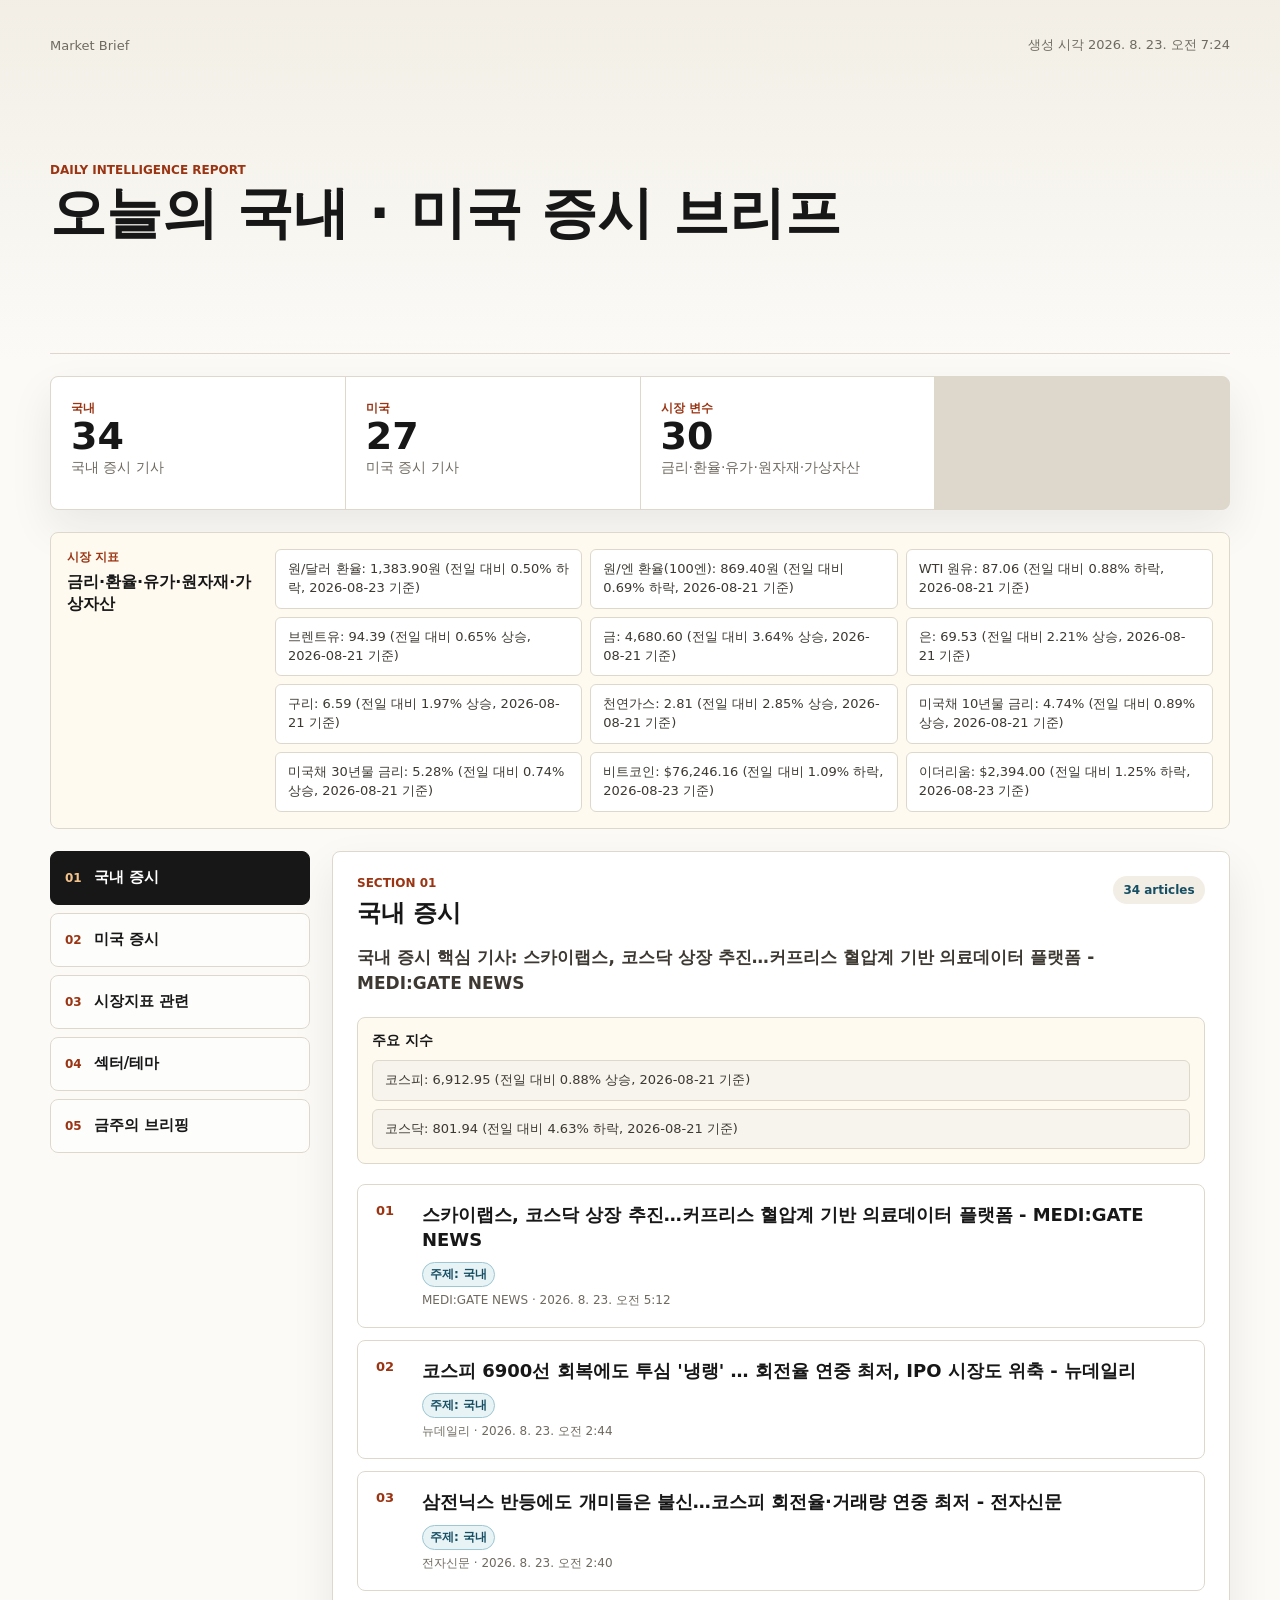
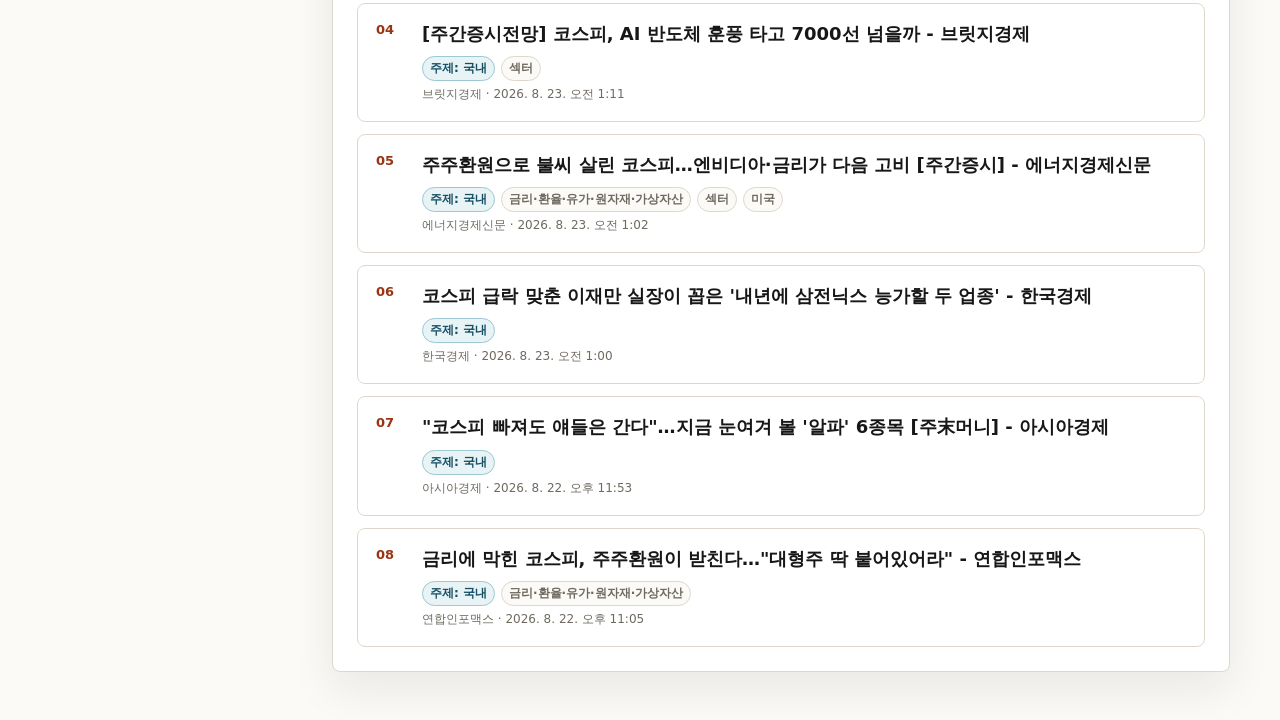
==== serving/index.html @ 1a39e83a "Add exchange rate indicators" ====
<!doctype html>
<html lang="ko">
  <head>
    <meta charset="utf-8" />
    <meta name="viewport" content="width=device-width, initial-scale=1" />
    <title>데일리 증시 브리프</title>
    <meta name="description" content="국내 증시와 미국 증시를 매일 요약하는 브리핑 리더." />
    <link rel="stylesheet" href="./styles.css?v=20260823-weekly-brief" />
  </head>
  <body>
    <main class="brief-shell">
      <header class="report-hero">
        <nav class="mini-nav" aria-label="브리핑 메타">
          <span>Market Brief</span>
          <span id="generatedAt">데이터 로딩 중</span>
        </nav>
        <section class="hero-copy" aria-labelledby="page-title">
          <p class="eyebrow">Daily Intelligence Report</p>
          <h1 id="page-title">오늘의 국내 · 미국 증시 브리프</h1>
        </section>
      </header>

      <section class="snapshot" aria-label="시장 스냅샷">
        <article>
          <span class="snapshot-label">국내</span>
          <strong id="domesticCount">-</strong>
          <p>국내 증시 기사</p>
        </article>
        <article>
          <span class="snapshot-label">미국</span>
          <strong id="usCount">-</strong>
          <p>미국 증시 기사</p>
        </article>
        <article>
          <span class="snapshot-label">시장 변수</span>
          <strong id="macroCount">-</strong>
          <p>금리·환율·유가·원자재·가상자산</p>
        </article>
      </section>

      <section class="market-indicators" id="marketIndicators" aria-label="금리·환율·유가·원자재·가상자산 지표" hidden>
        <div class="indicator-head">
          <span>시장 지표</span>
          <strong>금리·환율·유가·원자재·가상자산</strong>
        </div>
        <ul id="indicatorList"></ul>
      </section>

      <section class="reader">
        <aside class="section-tabs" aria-label="브리핑 섹션">
          <button class="tab-button active" data-section="domestic" type="button">
            <span>01</span>
            국내 증시
          </button>
          <button class="tab-button" data-section="us" type="button">
            <span>02</span>
            미국 증시
          </button>
          <button class="tab-button" data-section="macro" type="button">
            <span>03</span>
            시장지표 관련
          </button>
          <button class="tab-button" data-section="sector" type="button">
            <span>04</span>
            섹터/테마
          </button>
          <button class="tab-button" data-section="weekly" type="button">
            <span>05</span>
            금주의 브리핑
          </button>
        </aside>

        <section class="brief-panel" aria-live="polite">
          <div class="section-head">
            <div>
              <p class="section-label" id="activeSectionKicker">Section 01</p>
              <h2 id="activeSectionTitle">국내 증시</h2>
            </div>
            <span class="article-count" id="activeArticleCount">0 articles</span>
          </div>
          <p class="section-summary" id="activeSectionSummary"></p>
          <div class="price-block" id="priceBlock" hidden>
            <h3 class="price-heading" id="priceHeading">주요 지표</h3>
            <ul class="price-list" id="activePrices"></ul>
          </div>
          <ul class="article-list" id="activeArticles"></ul>
        </section>
      </section>

    </main>
    <script src="./briefing-data.js?v=20260823-market-indicators"></script>
    <script src="./app.js?v=20260823-market-indicators"></script>
  </body>
</html>
---- serving/styles.css ----
:root {
  color-scheme: light;
  --paper: #fbfaf7;
  --ink: #171717;
  --muted: #6f6a60;
  --line: #ded8cc;
  --panel: #ffffff;
  --soft: #f2eee5;
  --accent: #164e63;
  --accent-2: #9a3412;
  --good: #067647;
  --shadow: 0 18px 44px rgba(36, 28, 20, 0.08);
}

* {
  box-sizing: border-box;
}

body {
  margin: 0;
  background:
    linear-gradient(180deg, rgba(242, 238, 229, 0.95), rgba(251, 250, 247, 1) 360px),
    var(--paper);
  color: var(--ink);
  font-family:
    Inter, "Segoe UI", system-ui, -apple-system, BlinkMacSystemFont, sans-serif;
}

.brief-shell {
  width: min(1180px, calc(100vw - 32px));
  margin: 0 auto;
  padding: 24px 0 48px;
}

.report-hero {
  min-height: 330px;
  display: grid;
  grid-template-rows: auto 1fr;
  border-bottom: 1px solid var(--line);
}

.mini-nav {
  display: flex;
  align-items: center;
  justify-content: space-between;
  gap: 20px;
  padding: 12px 0 22px;
  color: var(--muted);
  font-size: 13px;
}

.hero-copy {
  display: grid;
  align-content: center;
  max-width: none;
  padding: 38px 0 46px;
}

.eyebrow,
.section-label,
.snapshot-label {
  margin: 0 0 9px;
  color: var(--accent-2);
  font-size: 12px;
  font-weight: 800;
  letter-spacing: 0;
  text-transform: uppercase;
}

h1,
h2,
p {
  margin-top: 0;
}

h1 {
  margin-bottom: 18px;
  font-size: clamp(38px, 4.8vw, 56px);
  line-height: 0.98;
  letter-spacing: 0;
  white-space: nowrap;
}

h2 {
  margin-bottom: 0;
  font-size: 24px;
  line-height: 1.22;
}

.snapshot {
  display: grid;
  grid-template-columns: repeat(4, minmax(0, 1fr));
  gap: 1px;
  margin: 22px 0;
  overflow: hidden;
  border: 1px solid var(--line);
  border-radius: 8px;
  background: var(--line);
  box-shadow: var(--shadow);
}

.snapshot article {
  min-height: 132px;
  padding: 20px;
  background: var(--panel);
}

.snapshot strong {
  display: block;
  margin-bottom: 4px;
  font-size: 38px;
  line-height: 1;
}

.snapshot p {
  margin: 0;
  color: var(--muted);
  font-size: 14px;
}

.market-indicators {
  display: grid;
  grid-template-columns: 190px minmax(0, 1fr);
  gap: 18px;
  margin-bottom: 22px;
  padding: 16px;
  border: 1px solid var(--line);
  border-radius: 8px;
  background: #fffaf0;
}

.market-indicators[hidden] {
  display: none;
}

.indicator-head {
  display: grid;
  align-content: start;
  gap: 5px;
}

.indicator-head span {
  color: var(--accent-2);
  font-size: 12px;
  font-weight: 900;
  text-transform: uppercase;
}

.indicator-head strong {
  color: var(--ink);
  font-size: 16px;
  line-height: 1.35;
}

.market-indicators ul {
  display: grid;
  grid-template-columns: repeat(3, minmax(0, 1fr));
  gap: 8px;
  margin: 0;
  padding: 0;
  list-style: none;
}

.market-indicators li {
  padding: 10px 12px;
  border: 1px solid var(--line);
  border-radius: 6px;
  background: #fff;
  color: #3d3932;
  font-size: 13px;
  line-height: 1.45;
}

.reader {
  display: grid;
  grid-template-columns: 260px minmax(0, 1fr);
  gap: 22px;
  align-items: start;
}

.section-tabs {
  position: sticky;
  top: 18px;
  display: grid;
  gap: 8px;
}

.tab-button {
  display: flex;
  align-items: center;
  gap: 12px;
  width: 100%;
  min-height: 54px;
  padding: 14px;
  border: 1px solid var(--line);
  border-radius: 8px;
  background: rgba(255, 255, 255, 0.58);
  color: var(--ink);
  font: inherit;
  font-size: 15px;
  font-weight: 800;
  text-align: left;
  cursor: pointer;
}

.tab-button span {
  color: var(--accent-2);
  font-size: 12px;
}

.tab-button.active {
  background: var(--ink);
  border-color: var(--ink);
  color: #fff;
}

.tab-button.active span {
  color: #f4c38b;
}

.brief-panel {
  padding: 24px;
  background: var(--panel);
  border: 1px solid var(--line);
  border-radius: 8px;
  box-shadow: var(--shadow);
}

.section-head {
  display: flex;
  align-items: start;
  justify-content: space-between;
  gap: 20px;
  margin-bottom: 16px;
}

.article-count {
  min-width: 92px;
  padding: 7px 10px;
  border-radius: 999px;
  background: var(--soft);
  color: var(--accent);
  font-size: 12px;
  font-weight: 800;
  text-align: center;
}

.section-summary {
  margin-bottom: 20px;
  color: #3d3932;
  font-size: 17px;
  line-height: 1.55;
  font-weight: 650;
}

.price-block {
  margin: 0 0 20px;
  padding: 14px;
  border: 1px solid var(--line);
  border-radius: 8px;
  background: #fffaf0;
}

.price-block[hidden] {
  display: none;
}

.price-heading {
  margin: 0 0 10px;
  color: var(--ink);
  font-size: 14px;
  font-weight: 900;
}

.price-list,
.article-list {
  display: grid;
  gap: 12px;
  margin: 0;
  padding: 0;
  list-style: none;
}

.price-list {
  gap: 8px;
}

.price-list:empty {
  display: none;
}

.price-list li {
  padding: 10px 12px;
  background: #f7f4ed;
  border: 1px solid var(--line);
  border-radius: 6px;
  color: #3d3932;
  font-size: 13px;
  line-height: 1.45;
}

.article-list li {
  position: relative;
  min-height: 116px;
  padding: 18px 18px 18px 64px;
  border: 1px solid var(--line);
  border-radius: 8px;
  background: #fff;
}

.story-number {
  position: absolute;
  top: 18px;
  left: 18px;
  color: var(--accent-2);
  font-size: 13px;
  font-weight: 900;
}

.article-list a {
  display: block;
  color: var(--ink);
  font-weight: 850;
  line-height: 1.35;
  text-decoration: none;
}

.article-list a {
  font-size: 18px;
}

.article-list a:hover {
  color: var(--accent);
}

.article-list p {
  margin: 8px 0 0;
  color: #504a42;
  font-size: 14px;
  line-height: 1.55;
}

.topic-row {
  display: flex;
  flex-wrap: wrap;
  gap: 6px;
  margin-top: 10px;
}

.topic-chip {
  display: inline-flex;
  align-items: center;
  min-height: 22px;
  padding: 3px 7px;
  border: 1px solid var(--line);
  border-radius: 999px;
  background: #fbfaf7;
  color: var(--muted);
  font-size: 12px;
  font-weight: 800;
}

.topic-chip.primary {
  border-color: #9cc7d3;
  background: #e8f3f6;
  color: var(--accent);
}

.classification-reason {
  color: var(--muted);
  font-size: 12px;
}

.original-title {
  color: var(--accent);
  font-size: 12px;
  font-weight: 750;
}

.article-list .empty {
  padding-left: 18px;
  color: var(--muted);
}

.weekly-card {
  min-height: auto;
}

.weekly-card-title {
  display: block;
  color: var(--ink);
  font-size: 18px;
  line-height: 1.35;
}

.weekly-list {
  display: grid;
  gap: 8px;
  margin: 12px 0 0;
  padding-left: 18px;
  color: #3d3932;
  font-size: 14px;
  line-height: 1.55;
}

.weekly-list li {
  min-height: auto;
  padding: 0;
  border: 0;
  border-radius: 0;
  background: transparent;
}

.weekly-list a {
  color: var(--ink);
  font-size: 14px;
  font-weight: 750;
  line-height: 1.55;
  text-decoration: none;
}

.weekly-list a:hover {
  color: var(--accent);
}

.source-meta {
  display: block;
  margin-top: 5px;
  color: var(--muted);
  font-size: 12px;
}

@media (max-width: 900px) {
  .snapshot,
  .market-indicators,
  .reader {
    grid-template-columns: 1fr;
  }

  .market-indicators ul {
    grid-template-columns: repeat(2, minmax(0, 1fr));
  }

  .section-tabs {
    position: static;
    grid-template-columns: repeat(2, minmax(0, 1fr));
  }

  .tab-button {
    min-height: 48px;
  }
}

@media (max-width: 560px) {
  .brief-shell {
    width: min(100vw - 24px, 1180px);
    padding-top: 14px;
  }

  .hero-copy {
    padding: 26px 0 34px;
  }

  h1 {
    font-size: 42px;
    white-space: normal;
  }

  .section-tabs {
    grid-template-columns: 1fr;
  }

  .market-indicators ul {
    grid-template-columns: 1fr;
  }

  .brief-panel {
    padding: 18px;
  }

  .article-list li {
    padding-left: 18px;
  }

  .story-number {
    position: static;
    display: block;
    margin-bottom: 8px;
  }
}
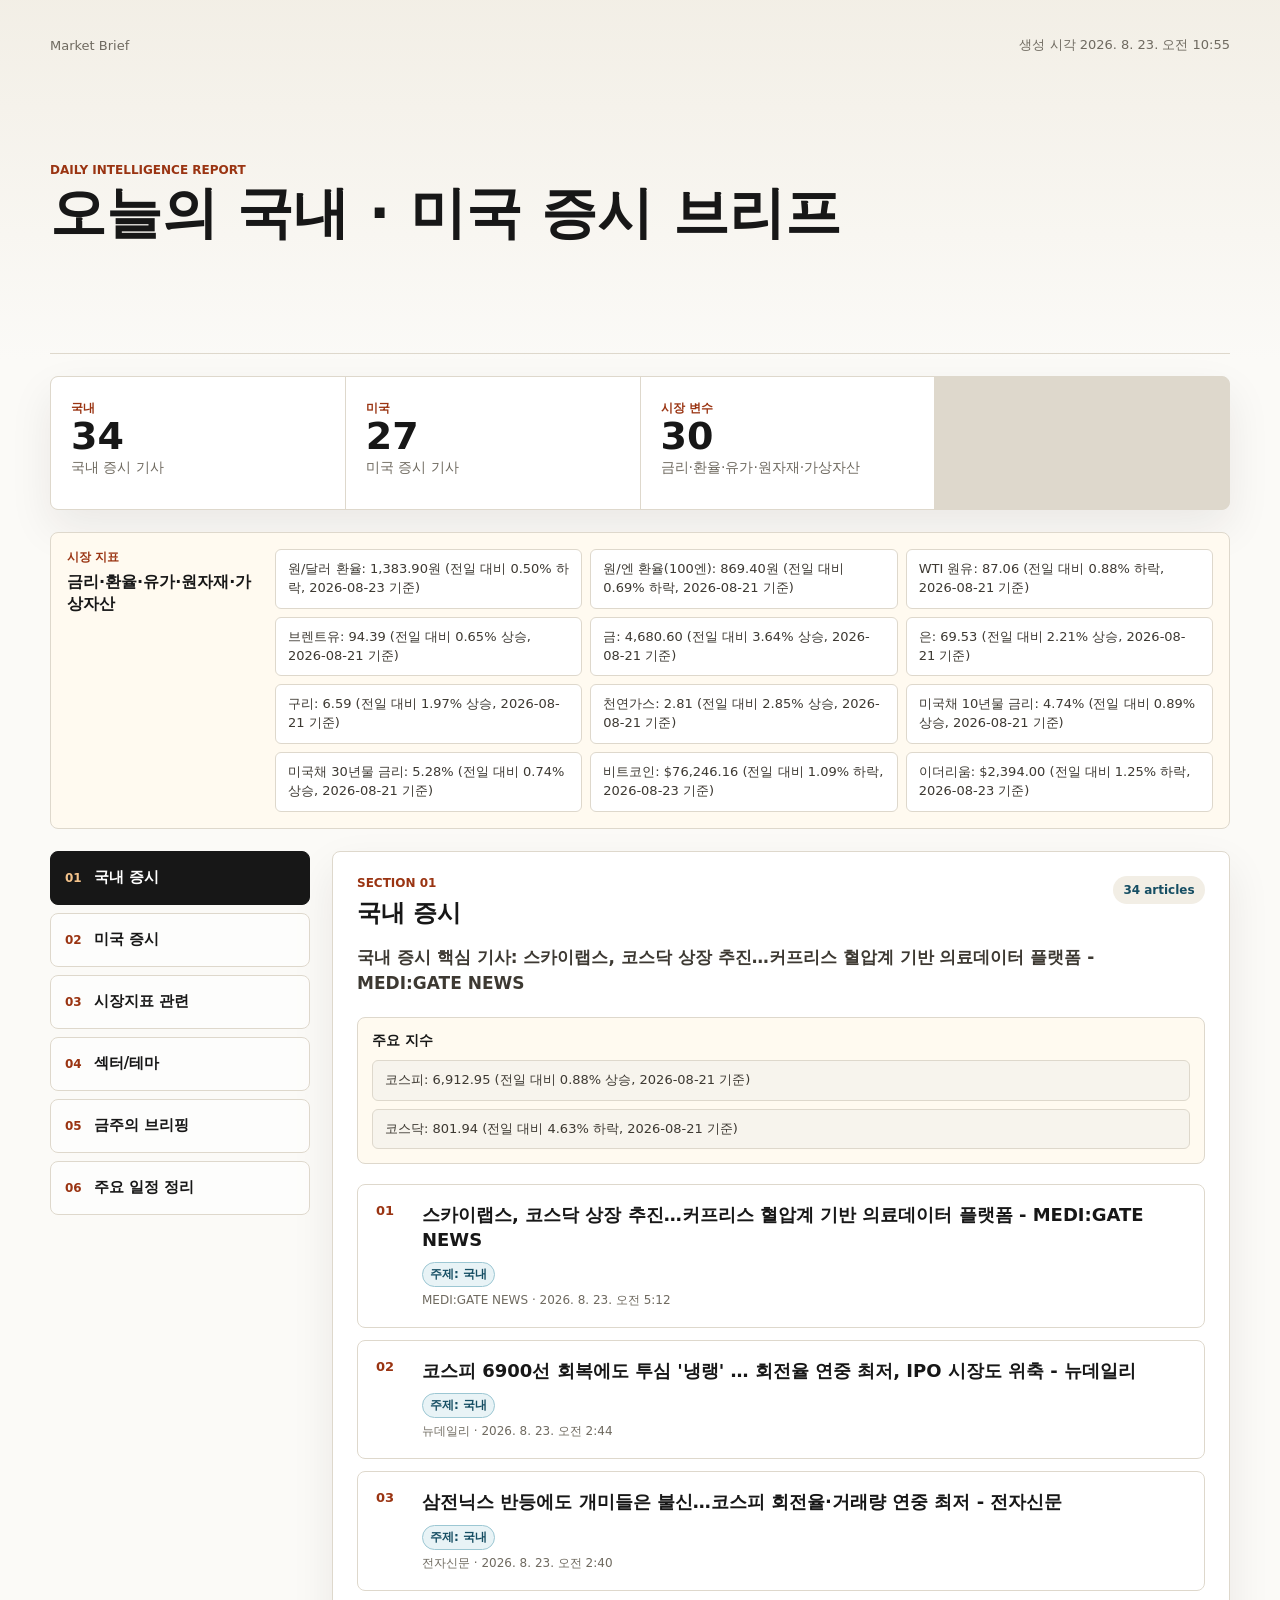
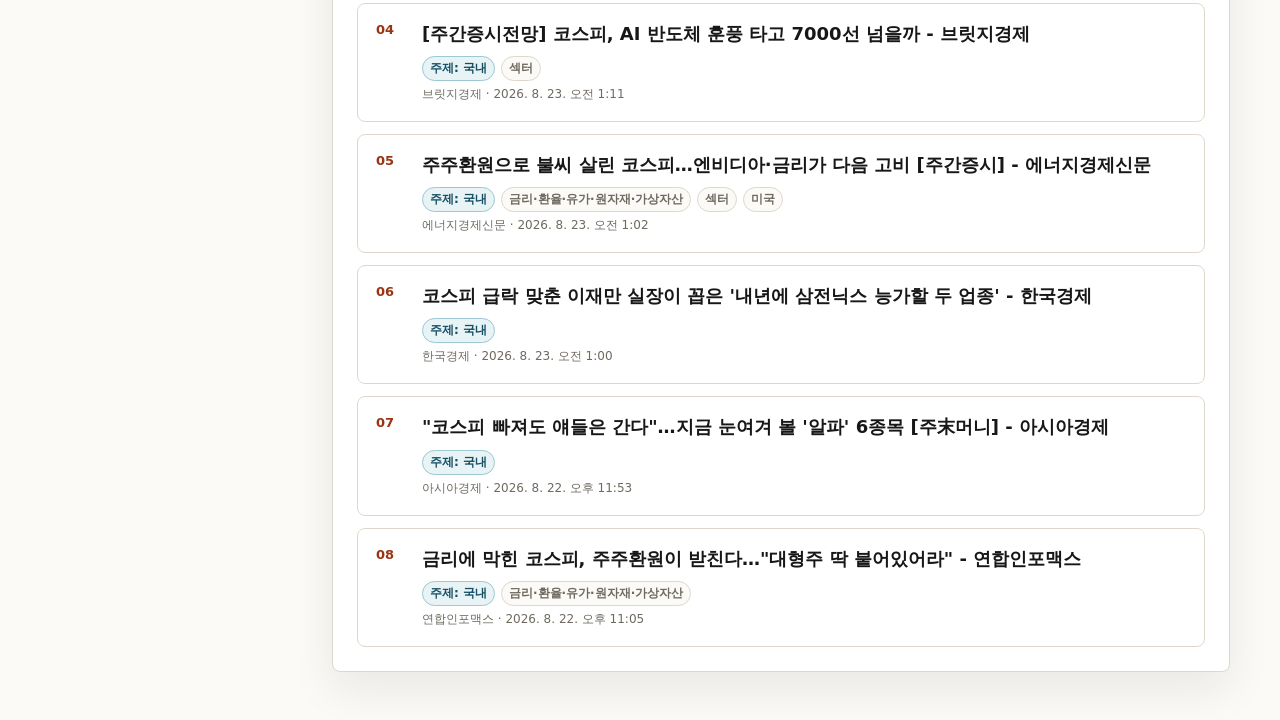
==== commit 0cf3816f: "Add schedule calendar and earnings section" ====
--- a/serving/index.html
+++ b/serving/index.html
@@ -68,6 +68,10 @@
             <span>05</span>
             금주의 브리핑
           </button>
+          <button class="tab-button" data-section="schedule" type="button">
+            <span>06</span>
+            주요 일정 정리
+          </button>
         </aside>
 
         <section class="brief-panel" aria-live="polite">
@@ -88,7 +92,7 @@
       </section>
 
     </main>
-    <script src="./briefing-data.js?v=20260823-market-indicators"></script>
-    <script src="./app.js?v=20260823-market-indicators"></script>
+    <script src="./briefing-data.js?v=20260823-schedule-calendar-layout"></script>
+    <script src="./app.js?v=20260823-schedule-calendar-layout"></script>
   </body>
 </html>
--- a/serving/styles.css
+++ b/serving/styles.css
@@ -423,6 +423,330 @@
   color: var(--accent);
 }
 
+.schedule-shell-item {
+  min-height: auto;
+  padding: 0;
+  border: 0;
+  background: transparent;
+}
+
+.schedule-shell {
+  display: grid;
+  gap: 18px;
+}
+
+.schedule-calendar-head {
+  display: flex;
+  align-items: end;
+  justify-content: space-between;
+  gap: 12px;
+  padding-bottom: 12px;
+  border-bottom: 1px solid var(--line);
+}
+
+.schedule-title-group {
+  display: grid;
+  gap: 4px;
+}
+
+.schedule-calendar-head strong {
+  font-size: 22px;
+  line-height: 1.2;
+}
+
+.schedule-calendar-head span,
+.schedule-meta {
+  color: var(--muted);
+  font-size: 12px;
+  font-weight: 800;
+}
+
+.schedule-subtitle {
+  margin: 0 0 10px;
+  color: var(--ink);
+  font-size: 15px;
+  font-weight: 900;
+}
+
+.schedule-calendar-controls {
+  display: flex;
+  gap: 8px;
+}
+
+.schedule-calendar-controls button {
+  min-height: 34px;
+  padding: 7px 12px;
+  border: 1px solid var(--line);
+  border-radius: 6px;
+  background: #fff;
+  color: var(--ink);
+  font: inherit;
+  font-size: 13px;
+  font-weight: 850;
+  cursor: pointer;
+}
+
+.schedule-calendar-controls button:hover:not(:disabled) {
+  border-color: var(--accent);
+  color: var(--accent);
+}
+
+.schedule-calendar-controls button:disabled {
+  color: #aaa197;
+  cursor: default;
+  opacity: 0.55;
+}
+
+.schedule-event-list {
+  display: grid;
+  gap: 8px;
+  margin: 0;
+  padding: 0;
+  list-style: none;
+}
+
+.schedule-event-list .empty {
+  min-height: auto;
+  padding: 12px;
+  border: 1px solid var(--line);
+  border-radius: 6px;
+  background: #fff;
+}
+
+.schedule-event {
+  min-height: auto;
+  padding: 13px 14px;
+  border: 1px solid var(--line);
+  border-left: 5px solid var(--line);
+  border-radius: 8px;
+  background: #fff;
+}
+
+.schedule-badge {
+  display: inline-flex;
+  align-items: center;
+  min-height: 22px;
+  margin-bottom: 8px;
+  padding: 3px 8px;
+  border-radius: 999px;
+  background: #f2eee5;
+  color: var(--muted);
+  font-size: 12px;
+  font-weight: 900;
+}
+
+.schedule-event a {
+  display: block;
+  color: var(--ink);
+  font-size: 15px;
+  font-weight: 850;
+  line-height: 1.35;
+  text-decoration: none;
+}
+
+.schedule-event a:hover {
+  color: var(--accent);
+}
+
+.schedule-event p {
+  margin: 7px 0 0;
+  color: #504a42;
+  font-size: 13px;
+  line-height: 1.5;
+}
+
+.earnings-grid {
+  display: grid;
+  grid-template-columns: repeat(2, minmax(0, 1fr));
+  gap: 10px;
+}
+
+.earnings-grid article {
+  padding: 13px;
+  border: 1px solid var(--line);
+  border-radius: 8px;
+  background: #fff;
+}
+
+.earnings-grid article > strong {
+  display: block;
+  margin-bottom: 10px;
+  color: var(--accent);
+  font-size: 13px;
+  font-weight: 900;
+}
+
+.earnings-list {
+  display: grid;
+  gap: 8px;
+  margin: 0;
+  padding: 0;
+  list-style: none;
+}
+
+.earnings-item {
+  min-height: auto;
+  padding: 0;
+  border: 0;
+  border-radius: 0;
+  background: transparent;
+}
+
+.earnings-item a {
+  display: block;
+  color: var(--ink);
+  font-size: 14px;
+  font-weight: 850;
+  line-height: 1.35;
+  text-decoration: none;
+}
+
+.earnings-item a:hover {
+  color: var(--accent);
+}
+
+.earnings-item span {
+  display: block;
+  margin-top: 3px;
+  color: var(--muted);
+  font-size: 12px;
+  font-weight: 750;
+}
+
+.earnings-list .empty {
+  min-height: auto;
+  padding: 10px;
+  border: 1px solid var(--line);
+  border-radius: 6px;
+  background: #fbfaf7;
+  color: var(--muted);
+}
+
+.calendar-grid {
+  display: grid;
+  grid-template-columns: repeat(7, minmax(0, 1fr));
+  gap: 6px;
+}
+
+.calendar-weekday {
+  color: var(--muted);
+  font-size: 12px;
+  font-weight: 900;
+  text-align: center;
+}
+
+.calendar-day {
+  position: relative;
+  display: grid;
+  place-items: center;
+  min-height: 54px;
+  border: 1px solid var(--line);
+  border-radius: 8px;
+  background: #fff;
+  color: var(--ink);
+  font: inherit;
+  cursor: pointer;
+}
+
+.calendar-day.muted {
+  color: #aaa197;
+  background: #f6f2ea;
+}
+
+.calendar-day.today {
+  border-color: var(--accent);
+}
+
+.calendar-day.has-event {
+  background: #fffaf0;
+}
+
+.calendar-day.category-rate,
+.schedule-event.category-rate {
+  border-color: #7f1d1d;
+}
+
+.calendar-day.category-rate .schedule-badge,
+.schedule-event.category-rate .schedule-badge {
+  background: #fee2e2;
+  color: #7f1d1d;
+}
+
+.calendar-day.category-inflation,
+.schedule-event.category-inflation {
+  border-color: #9a3412;
+}
+
+.calendar-day.category-inflation .schedule-badge,
+.schedule-event.category-inflation .schedule-badge {
+  background: #ffedd5;
+  color: #9a3412;
+}
+
+.calendar-day.category-growth,
+.schedule-event.category-growth {
+  border-color: #164e63;
+}
+
+.calendar-day.category-growth .schedule-badge,
+.schedule-event.category-growth .schedule-badge {
+  background: #e8f3f6;
+  color: #164e63;
+}
+
+.calendar-day.category-activity,
+.schedule-event.category-activity {
+  border-color: #3f6212;
+}
+
+.calendar-day.category-activity .schedule-badge,
+.schedule-event.category-activity .schedule-badge {
+  background: #ecfccb;
+  color: #3f6212;
+}
+
+.calendar-day.category-central-bank,
+.schedule-event.category-central-bank {
+  border-color: #5b21b6;
+}
+
+.calendar-day.category-central-bank .schedule-badge,
+.schedule-event.category-central-bank .schedule-badge {
+  background: #ede9fe;
+  color: #5b21b6;
+}
+
+.calendar-day.high-impact {
+  border-color: #d28c45;
+}
+
+.calendar-day.selected {
+  background: var(--ink);
+  border-color: var(--ink);
+  color: #fff;
+}
+
+.calendar-day em {
+  position: absolute;
+  right: 6px;
+  bottom: 5px;
+  min-width: 18px;
+  height: 18px;
+  border-radius: 999px;
+  background: var(--accent-2);
+  color: #fff;
+  font-size: 11px;
+  font-style: normal;
+  font-weight: 900;
+  line-height: 18px;
+  text-align: center;
+}
+
+.calendar-day.selected em {
+  background: #f4c38b;
+  color: var(--ink);
+}
+
 .source-meta {
   display: block;
   margin-top: 5px;
@@ -482,6 +806,23 @@
     padding-left: 18px;
   }
 
+  .schedule-calendar-head {
+    display: grid;
+    align-items: start;
+  }
+
+  .calendar-grid {
+    gap: 4px;
+  }
+
+  .calendar-day {
+    min-height: 44px;
+  }
+
+  .earnings-grid {
+    grid-template-columns: 1fr;
+  }
+
   .story-number {
     position: static;
     display: block;
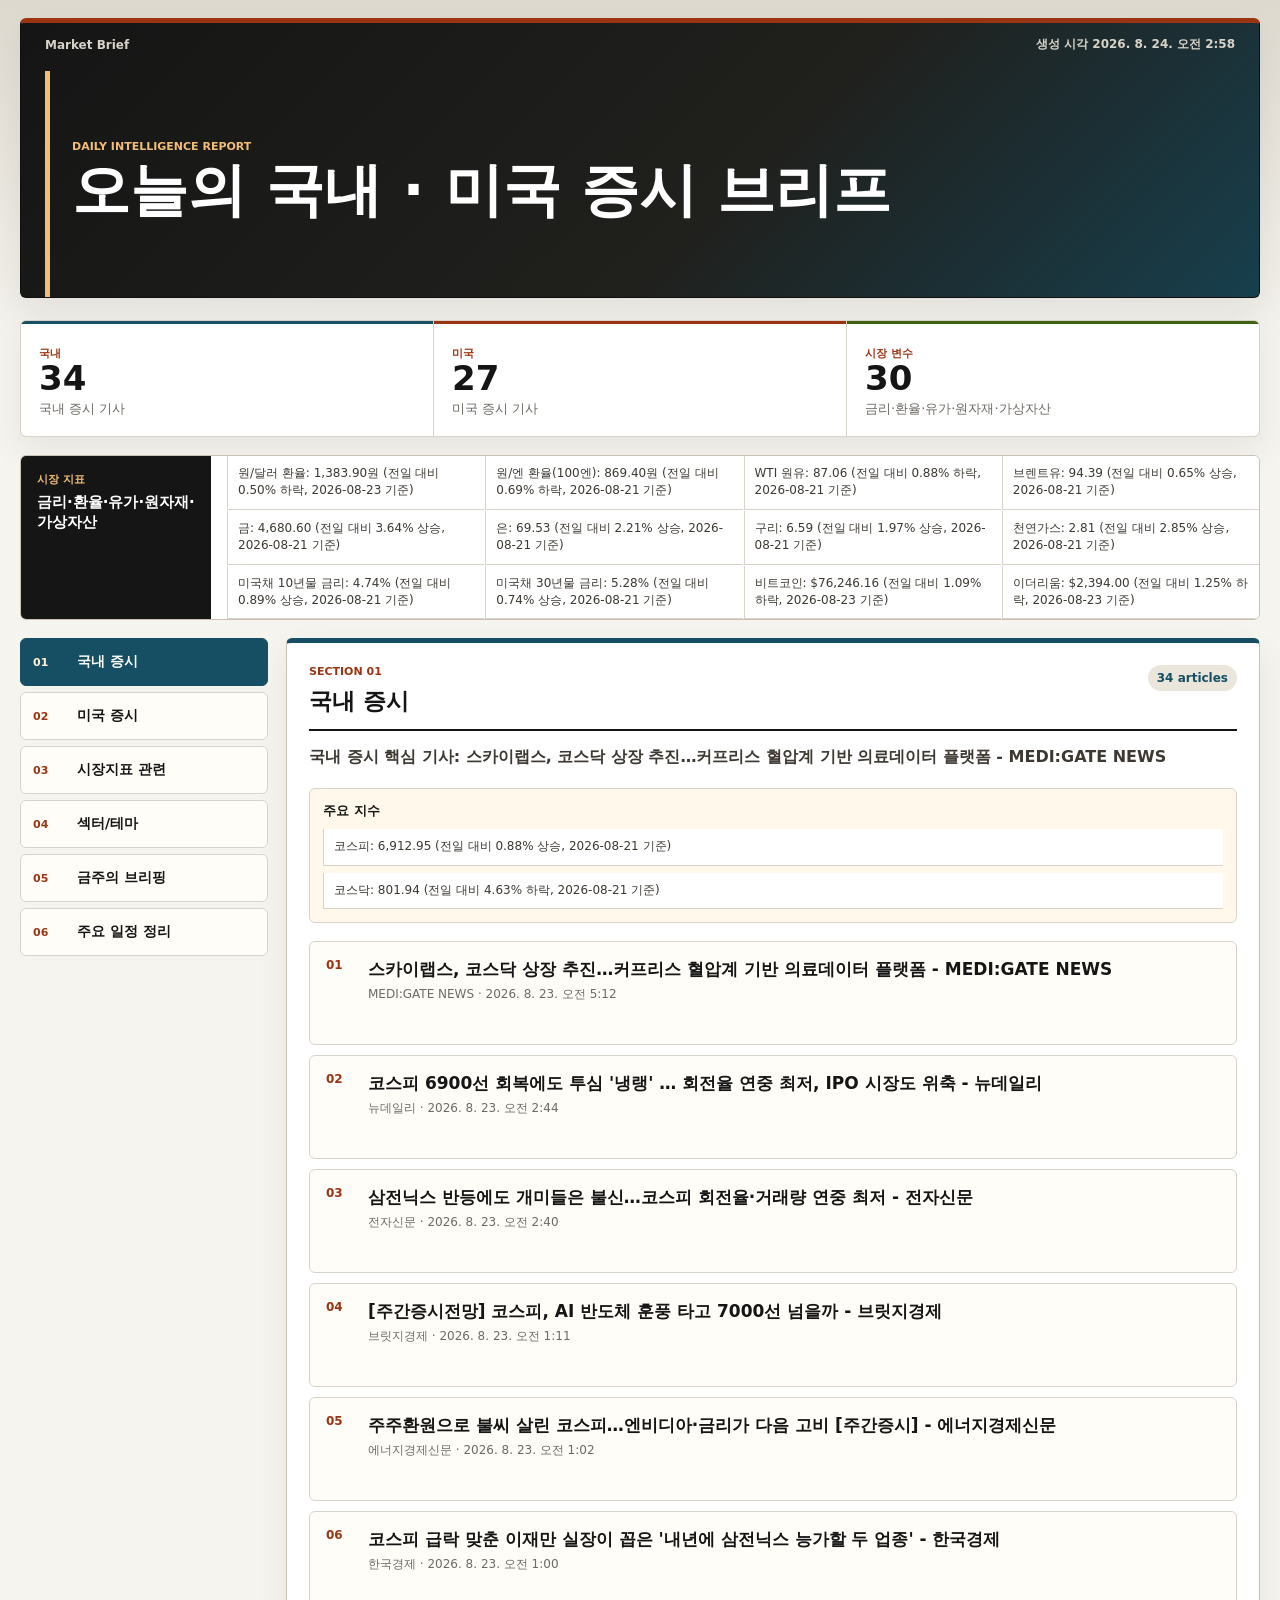
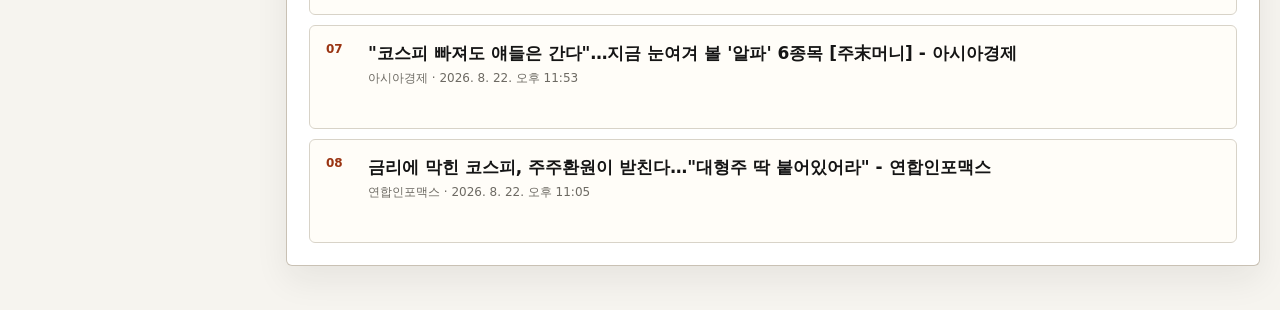
==== commit 01953397: "Refine market briefing layout" ====
--- a/serving/index.html
+++ b/serving/index.html
@@ -5,7 +5,7 @@
     <meta name="viewport" content="width=device-width, initial-scale=1" />
     <title>데일리 증시 브리프</title>
     <meta name="description" content="국내 증시와 미국 증시를 매일 요약하는 브리핑 리더." />
-    <link rel="stylesheet" href="./styles.css?v=20260823-weekly-brief" />
+    <link rel="stylesheet" href="./styles.css?v=20260824-research-desk-dark" />
   </head>
   <body>
     <main class="brief-shell">
--- a/serving/styles.css
+++ b/serving/styles.css
@@ -1,15 +1,15 @@
 :root {
   color-scheme: light;
-  --paper: #fbfaf7;
-  --ink: #171717;
-  --muted: #6f6a60;
-  --line: #ded8cc;
-  --panel: #ffffff;
-  --soft: #f2eee5;
+  --paper: #f6f4ef;
+  --ink: #151515;
+  --muted: #6d6a63;
+  --line: #d8d3c8;
+  --panel: #fffdf8;
+  --panel-strong: #ffffff;
+  --soft: #ebe6dc;
   --accent: #164e63;
   --accent-2: #9a3412;
-  --good: #067647;
-  --shadow: 0 18px 44px rgba(36, 28, 20, 0.08);
+  --shadow: 0 14px 34px rgba(32, 28, 22, 0.07);
 }
 
 * {
@@ -19,7 +19,7 @@
 body {
   margin: 0;
   background:
-    linear-gradient(180deg, rgba(242, 238, 229, 0.95), rgba(251, 250, 247, 1) 360px),
+    linear-gradient(180deg, #ded9cf 0, #f6f4ef 360px),
     var(--paper);
   color: var(--ink);
   font-family:
@@ -27,16 +27,24 @@
 }
 
 .brief-shell {
-  width: min(1180px, calc(100vw - 32px));
+  width: min(1240px, calc(100vw - 32px));
   margin: 0 auto;
-  padding: 24px 0 48px;
+  padding: 18px 0 44px;
 }
 
 .report-hero {
-  min-height: 330px;
+  min-height: 280px;
   display: grid;
   grid-template-rows: auto 1fr;
-  border-bottom: 1px solid var(--line);
+  margin-bottom: 22px;
+  padding: 0 24px;
+  border: 1px solid #0f0f0f;
+  border-top: 5px solid var(--accent-2);
+  border-radius: 6px;
+  background:
+    linear-gradient(135deg, #151515 0%, #20201d 58%, #173f4d 100%);
+  color: #fff;
+  box-shadow: var(--shadow);
 }
 
 .mini-nav {
@@ -44,16 +52,27 @@
   align-items: center;
   justify-content: space-between;
   gap: 20px;
-  padding: 12px 0 22px;
-  color: var(--muted);
-  font-size: 13px;
+  padding: 13px 0 18px;
+  color: #d8d3c8;
+  font-size: 12px;
+  font-weight: 750;
 }
 
 .hero-copy {
   display: grid;
   align-content: center;
   max-width: none;
-  padding: 38px 0 46px;
+  border-left: 5px solid #f2bd78;
+  padding: 28px 0 38px;
+  padding-left: 22px;
+}
+
+.report-hero h1 {
+  color: #fff;
+}
+
+.report-hero .eyebrow {
+  color: #f2bd78;
 }
 
 .eyebrow,
@@ -61,8 +80,8 @@
 .snapshot-label {
   margin: 0 0 9px;
   color: var(--accent-2);
-  font-size: 12px;
-  font-weight: 800;
+  font-size: 11px;
+  font-weight: 900;
   letter-spacing: 0;
   text-transform: uppercase;
 }
@@ -74,8 +93,8 @@
 }
 
 h1 {
-  margin-bottom: 18px;
-  font-size: clamp(38px, 4.8vw, 56px);
+  margin-bottom: 0;
+  font-size: clamp(38px, 4.8vw, 58px);
   line-height: 0.98;
   letter-spacing: 0;
   white-space: nowrap;
@@ -83,50 +102,64 @@
 
 h2 {
   margin-bottom: 0;
-  font-size: 24px;
+  font-size: 23px;
   line-height: 1.22;
 }
 
 .snapshot {
   display: grid;
-  grid-template-columns: repeat(4, minmax(0, 1fr));
+  grid-template-columns: repeat(3, minmax(0, 1fr));
   gap: 1px;
-  margin: 22px 0;
+  margin: 0 0 18px;
   overflow: hidden;
   border: 1px solid var(--line);
-  border-radius: 8px;
+  border-radius: 6px;
   background: var(--line);
   box-shadow: var(--shadow);
 }
 
 .snapshot article {
-  min-height: 132px;
-  padding: 20px;
-  background: var(--panel);
+  min-height: 112px;
+  padding: 18px;
+  border-top: 3px solid transparent;
+  background: var(--panel-strong);
+}
+
+.snapshot article:nth-child(1) {
+  border-top-color: var(--accent);
+}
+
+.snapshot article:nth-child(2) {
+  border-top-color: var(--accent-2);
+}
+
+.snapshot article:nth-child(3) {
+  border-top-color: #3f6212;
 }
 
 .snapshot strong {
   display: block;
-  margin-bottom: 4px;
-  font-size: 38px;
+  margin-bottom: 5px;
+  font-size: 34px;
   line-height: 1;
 }
 
 .snapshot p {
   margin: 0;
   color: var(--muted);
-  font-size: 14px;
+  font-size: 13px;
 }
 
 .market-indicators {
   display: grid;
   grid-template-columns: 190px minmax(0, 1fr);
-  gap: 18px;
-  margin-bottom: 22px;
-  padding: 16px;
-  border: 1px solid var(--line);
-  border-radius: 8px;
-  background: #fffaf0;
+  gap: 16px;
+  margin-bottom: 18px;
+  padding: 0;
+  border: 1px solid #c9c1b4;
+  border-radius: 6px;
+  background: var(--panel-strong);
+  overflow: hidden;
 }
 
 .market-indicators[hidden] {
@@ -137,92 +170,100 @@
   display: grid;
   align-content: start;
   gap: 5px;
+  padding: 16px;
+  background: #151515;
 }
 
 .indicator-head span {
-  color: var(--accent-2);
-  font-size: 12px;
+  color: #f2bd78;
+  font-size: 11px;
   font-weight: 900;
   text-transform: uppercase;
 }
 
 .indicator-head strong {
-  color: var(--ink);
-  font-size: 16px;
+  color: #fff;
+  font-size: 15px;
   line-height: 1.35;
 }
 
 .market-indicators ul {
   display: grid;
-  grid-template-columns: repeat(3, minmax(0, 1fr));
-  gap: 8px;
+  grid-template-columns: repeat(4, minmax(0, 1fr));
+  gap: 1px;
   margin: 0;
   padding: 0;
   list-style: none;
 }
 
-.market-indicators li {
-  padding: 10px 12px;
-  border: 1px solid var(--line);
-  border-radius: 6px;
+.market-indicators li,
+.price-list li {
+  padding: 9px 10px;
+  border: 0;
+  border-left: 1px solid var(--line);
+  border-bottom: 1px solid var(--line);
+  border-radius: 0;
   background: #fff;
   color: #3d3932;
-  font-size: 13px;
+  font-size: 12px;
   line-height: 1.45;
 }
 
 .reader {
   display: grid;
-  grid-template-columns: 260px minmax(0, 1fr);
-  gap: 22px;
+  grid-template-columns: 248px minmax(0, 1fr);
+  gap: 18px;
   align-items: start;
 }
 
 .section-tabs {
   position: sticky;
-  top: 18px;
-  display: grid;
-  gap: 8px;
+  top: 16px;
+  display: grid;
+  gap: 6px;
 }
 
 .tab-button {
-  display: flex;
+  display: grid;
+  grid-template-columns: 34px minmax(0, 1fr);
   align-items: center;
-  gap: 12px;
+  gap: 10px;
   width: 100%;
-  min-height: 54px;
-  padding: 14px;
-  border: 1px solid var(--line);
-  border-radius: 8px;
-  background: rgba(255, 255, 255, 0.58);
+  min-height: 48px;
+  padding: 11px 12px;
+  border: 1px solid var(--line);
+  border-radius: 6px;
+  background: #fffdf8;
   color: var(--ink);
   font: inherit;
-  font-size: 15px;
-  font-weight: 800;
+  font-size: 14px;
+  font-weight: 850;
   text-align: left;
   cursor: pointer;
 }
 
 .tab-button span {
   color: var(--accent-2);
-  font-size: 12px;
+  font-size: 11px;
+  font-weight: 900;
 }
 
 .tab-button.active {
-  background: var(--ink);
-  border-color: var(--ink);
+  background: var(--accent);
+  border-color: var(--accent);
   color: #fff;
 }
 
 .tab-button.active span {
-  color: #f4c38b;
+  color: #fff2d8;
 }
 
 .brief-panel {
-  padding: 24px;
-  background: var(--panel);
-  border: 1px solid var(--line);
-  border-radius: 8px;
+  padding: 22px;
+  background: var(--panel-strong);
+  border: 1px solid #c9c1b4;
+  border-top: 5px solid var(--accent);
+  border-radius: 6px;
   box-shadow: var(--shadow);
 }
 
@@ -230,35 +271,37 @@
   display: flex;
   align-items: start;
   justify-content: space-between;
-  gap: 20px;
-  margin-bottom: 16px;
+  gap: 18px;
+  margin-bottom: 14px;
+  padding-bottom: 14px;
+  border-bottom: 2px solid var(--ink);
 }
 
 .article-count {
-  min-width: 92px;
-  padding: 7px 10px;
+  min-width: 78px;
+  padding: 6px 9px;
   border-radius: 999px;
   background: var(--soft);
   color: var(--accent);
   font-size: 12px;
-  font-weight: 800;
+  font-weight: 900;
   text-align: center;
 }
 
 .section-summary {
-  margin-bottom: 20px;
+  margin-bottom: 18px;
   color: #3d3932;
-  font-size: 17px;
+  font-size: 16px;
   line-height: 1.55;
   font-weight: 650;
 }
 
 .price-block {
-  margin: 0 0 20px;
-  padding: 14px;
-  border: 1px solid var(--line);
-  border-radius: 8px;
-  background: #fffaf0;
+  margin: 0 0 18px;
+  padding: 13px;
+  border: 1px solid var(--line);
+  border-radius: 6px;
+  background: #fff8eb;
 }
 
 .price-block[hidden] {
@@ -266,67 +309,54 @@
 }
 
 .price-heading {
-  margin: 0 0 10px;
-  color: var(--ink);
-  font-size: 14px;
+  margin: 0 0 9px;
+  color: var(--ink);
+  font-size: 13px;
   font-weight: 900;
 }
 
 .price-list,
 .article-list {
   display: grid;
-  gap: 12px;
+  gap: 10px;
   margin: 0;
   padding: 0;
   list-style: none;
 }
 
 .price-list {
-  gap: 8px;
+  gap: 7px;
 }
 
 .price-list:empty {
   display: none;
 }
 
-.price-list li {
-  padding: 10px 12px;
-  background: #f7f4ed;
-  border: 1px solid var(--line);
-  border-radius: 6px;
-  color: #3d3932;
-  font-size: 13px;
-  line-height: 1.45;
-}
-
 .article-list li {
   position: relative;
-  min-height: 116px;
-  padding: 18px 18px 18px 64px;
-  border: 1px solid var(--line);
-  border-radius: 8px;
-  background: #fff;
+  min-height: 104px;
+  padding: 16px 16px 16px 58px;
+  border: 1px solid var(--line);
+  border-radius: 6px;
+  background: var(--panel);
 }
 
 .story-number {
   position: absolute;
-  top: 18px;
-  left: 18px;
+  top: 16px;
+  left: 16px;
   color: var(--accent-2);
-  font-size: 13px;
+  font-size: 12px;
   font-weight: 900;
 }
 
 .article-list a {
   display: block;
   color: var(--ink);
+  font-size: 17px;
   font-weight: 850;
   line-height: 1.35;
   text-decoration: none;
-}
-
-.article-list a {
-  font-size: 18px;
 }
 
 .article-list a:hover {
@@ -343,21 +373,21 @@
 .topic-row {
   display: flex;
   flex-wrap: wrap;
-  gap: 6px;
-  margin-top: 10px;
+  gap: 5px;
+  margin-top: 9px;
 }
 
 .topic-chip {
   display: inline-flex;
   align-items: center;
-  min-height: 22px;
+  min-height: 21px;
   padding: 3px 7px;
   border: 1px solid var(--line);
   border-radius: 999px;
   background: #fbfaf7;
   color: var(--muted);
-  font-size: 12px;
-  font-weight: 800;
+  font-size: 11px;
+  font-weight: 850;
 }
 
 .topic-chip.primary {
@@ -366,19 +396,8 @@
   color: var(--accent);
 }
 
-.classification-reason {
-  color: var(--muted);
-  font-size: 12px;
-}
-
-.original-title {
-  color: var(--accent);
-  font-size: 12px;
-  font-weight: 750;
-}
-
 .article-list .empty {
-  padding-left: 18px;
+  padding-left: 16px;
   color: var(--muted);
 }
 
@@ -389,14 +408,14 @@
 .weekly-card-title {
   display: block;
   color: var(--ink);
-  font-size: 18px;
+  font-size: 17px;
   line-height: 1.35;
 }
 
 .weekly-list {
   display: grid;
-  gap: 8px;
-  margin: 12px 0 0;
+  gap: 7px;
+  margin: 11px 0 0;
   padding-left: 18px;
   color: #3d3932;
   font-size: 14px;
@@ -432,7 +451,7 @@
 
 .schedule-shell {
   display: grid;
-  gap: 18px;
+  gap: 16px;
 }
 
 .schedule-calendar-head {
@@ -450,7 +469,7 @@
 }
 
 .schedule-calendar-head strong {
-  font-size: 22px;
+  font-size: 21px;
   line-height: 1.2;
 }
 
@@ -462,26 +481,26 @@
 }
 
 .schedule-subtitle {
-  margin: 0 0 10px;
-  color: var(--ink);
-  font-size: 15px;
+  margin: 0 0 9px;
+  color: var(--ink);
+  font-size: 14px;
   font-weight: 900;
 }
 
 .schedule-calendar-controls {
   display: flex;
-  gap: 8px;
+  gap: 7px;
 }
 
 .schedule-calendar-controls button {
-  min-height: 34px;
-  padding: 7px 12px;
-  border: 1px solid var(--line);
-  border-radius: 6px;
+  min-height: 32px;
+  padding: 6px 11px;
+  border: 1px solid var(--line);
+  border-radius: 5px;
   background: #fff;
   color: var(--ink);
   font: inherit;
-  font-size: 13px;
+  font-size: 12px;
   font-weight: 850;
   cursor: pointer;
 }
@@ -497,7 +516,8 @@
   opacity: 0.55;
 }
 
-.schedule-event-list {
+.schedule-event-list,
+.earnings-list {
   display: grid;
   gap: 8px;
   margin: 0;
@@ -505,20 +525,22 @@
   list-style: none;
 }
 
-.schedule-event-list .empty {
+.schedule-event-list .empty,
+.earnings-list .empty {
   min-height: auto;
-  padding: 12px;
-  border: 1px solid var(--line);
-  border-radius: 6px;
-  background: #fff;
+  padding: 10px;
+  border: 1px solid var(--line);
+  border-radius: 5px;
+  background: #fbfaf7;
+  color: var(--muted);
 }
 
 .schedule-event {
   min-height: auto;
-  padding: 13px 14px;
+  padding: 12px 13px;
   border: 1px solid var(--line);
   border-left: 5px solid var(--line);
-  border-radius: 8px;
+  border-radius: 6px;
   background: #fff;
 }
 
@@ -535,16 +557,22 @@
   font-weight: 900;
 }
 
-.schedule-event a {
+.schedule-event a,
+.earnings-item a {
   display: block;
   color: var(--ink);
-  font-size: 15px;
+  font-size: 14px;
   font-weight: 850;
   line-height: 1.35;
   text-decoration: none;
 }
 
-.schedule-event a:hover {
+.schedule-event a {
+  font-size: 15px;
+}
+
+.schedule-event a:hover,
+.earnings-item a:hover {
   color: var(--accent);
 }
 
@@ -562,9 +590,9 @@
 }
 
 .earnings-grid article {
-  padding: 13px;
-  border: 1px solid var(--line);
-  border-radius: 8px;
+  padding: 12px;
+  border: 1px solid var(--line);
+  border-radius: 6px;
   background: #fff;
 }
 
@@ -574,14 +602,6 @@
   color: var(--accent);
   font-size: 13px;
   font-weight: 900;
-}
-
-.earnings-list {
-  display: grid;
-  gap: 8px;
-  margin: 0;
-  padding: 0;
-  list-style: none;
 }
 
 .earnings-item {
@@ -592,19 +612,6 @@
   background: transparent;
 }
 
-.earnings-item a {
-  display: block;
-  color: var(--ink);
-  font-size: 14px;
-  font-weight: 850;
-  line-height: 1.35;
-  text-decoration: none;
-}
-
-.earnings-item a:hover {
-  color: var(--accent);
-}
-
 .earnings-item span {
   display: block;
   margin-top: 3px;
@@ -613,19 +620,10 @@
   font-weight: 750;
 }
 
-.earnings-list .empty {
-  min-height: auto;
-  padding: 10px;
-  border: 1px solid var(--line);
-  border-radius: 6px;
-  background: #fbfaf7;
-  color: var(--muted);
-}
-
 .calendar-grid {
   display: grid;
   grid-template-columns: repeat(7, minmax(0, 1fr));
-  gap: 6px;
+  gap: 5px;
 }
 
 .calendar-weekday {
@@ -639,9 +637,9 @@
   position: relative;
   display: grid;
   place-items: center;
-  min-height: 54px;
-  border: 1px solid var(--line);
-  border-radius: 8px;
+  min-height: 52px;
+  border: 1px solid var(--line);
+  border-radius: 6px;
   background: #fff;
   color: var(--ink);
   font: inherit;
@@ -650,7 +648,7 @@
 
 .calendar-day.muted {
   color: #aaa197;
-  background: #f6f2ea;
+  background: #f1eee7;
 }
 
 .calendar-day.today {
@@ -658,7 +656,7 @@
 }
 
 .calendar-day.has-event {
-  background: #fffaf0;
+  background: #fff8eb;
 }
 
 .calendar-day.category-rate,
@@ -728,22 +726,22 @@
 
 .calendar-day em {
   position: absolute;
-  right: 6px;
+  right: 5px;
   bottom: 5px;
-  min-width: 18px;
-  height: 18px;
+  min-width: 17px;
+  height: 17px;
   border-radius: 999px;
   background: var(--accent-2);
   color: #fff;
-  font-size: 11px;
+  font-size: 10px;
   font-style: normal;
   font-weight: 900;
-  line-height: 18px;
+  line-height: 17px;
   text-align: center;
 }
 
 .calendar-day.selected em {
-  background: #f4c38b;
+  background: #f2bd78;
   color: var(--ink);
 }
 
@@ -752,6 +750,12 @@
   margin-top: 5px;
   color: var(--muted);
   font-size: 12px;
+}
+
+@media (max-width: 1040px) {
+  .market-indicators ul {
+    grid-template-columns: repeat(3, minmax(0, 1fr));
+  }
 }
 
 @media (max-width: 900px) {
@@ -771,7 +775,7 @@
   }
 
   .tab-button {
-    min-height: 48px;
+    min-height: 46px;
   }
 }
 
@@ -782,28 +786,25 @@
   }
 
   .hero-copy {
-    padding: 26px 0 34px;
+    padding: 24px 0 32px;
   }
 
   h1 {
-    font-size: 42px;
+    font-size: 40px;
     white-space: normal;
   }
 
-  .section-tabs {
-    grid-template-columns: 1fr;
-  }
-
+  .section-tabs,
   .market-indicators ul {
     grid-template-columns: 1fr;
   }
 
   .brief-panel {
-    padding: 18px;
+    padding: 16px;
   }
 
   .article-list li {
-    padding-left: 18px;
+    padding-left: 16px;
   }
 
   .schedule-calendar-head {
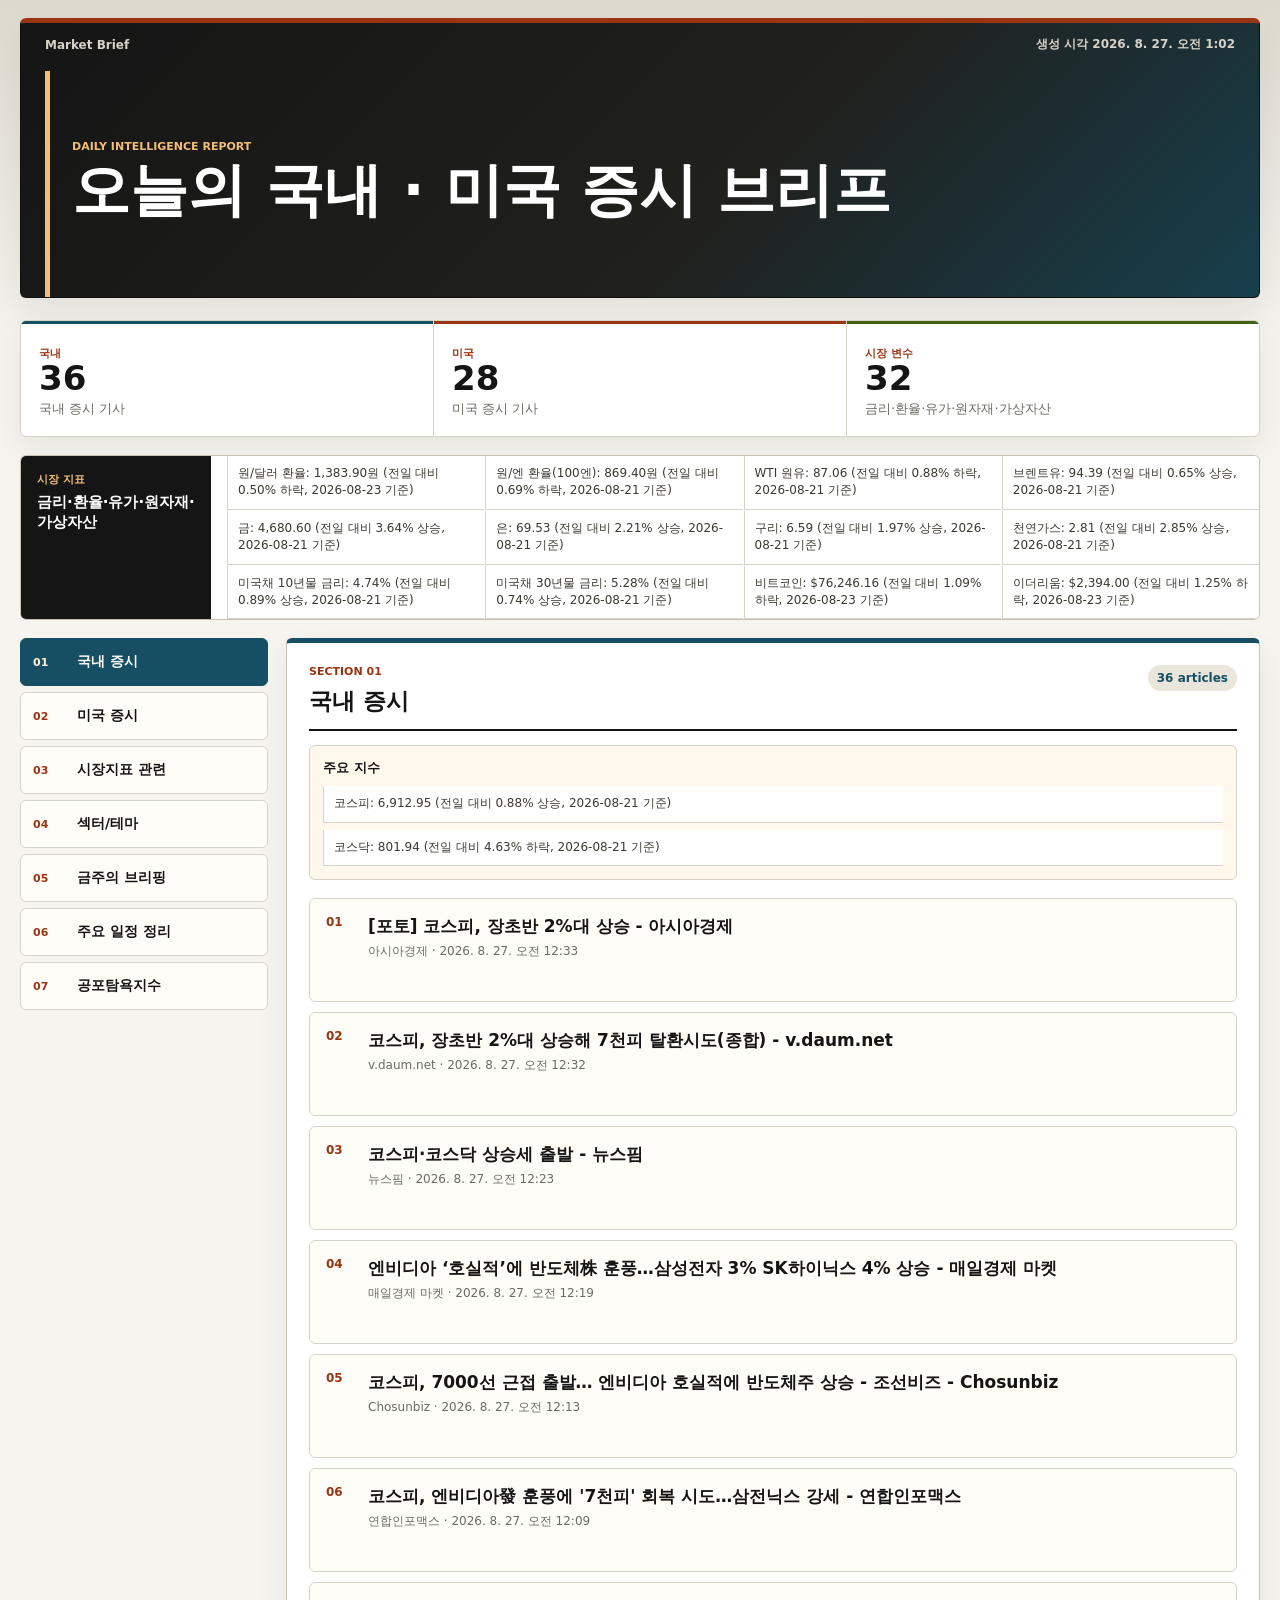
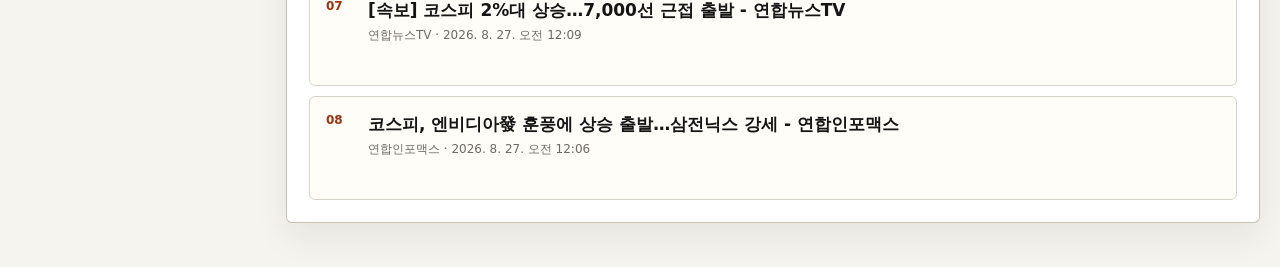
==== commit 80a13407: "Add fear and greed dashboard" ====
--- a/serving/index.html
+++ b/serving/index.html
@@ -72,6 +72,10 @@
             <span>06</span>
             주요 일정 정리
           </button>
+          <button class="tab-button" data-section="feargreed" type="button">
+            <span>07</span>
+            공포탐욕지수
+          </button>
         </aside>
 
         <section class="brief-panel" aria-live="polite">
@@ -93,6 +97,6 @@
 
     </main>
     <script src="./briefing-data.js?v=20260823-schedule-calendar-layout"></script>
-    <script src="./app.js?v=20260823-schedule-calendar-layout"></script>
+    <script src="./app.js?v=20260827-fear-greed-dashboard"></script>
   </body>
 </html>
--- a/serving/styles.css
+++ b/serving/styles.css
@@ -442,6 +442,138 @@
   color: var(--accent);
 }
 
+.feargreed-shell-item {
+  min-height: auto;
+  padding: 0;
+  border: 0;
+  background: transparent;
+}
+
+.feargreed-dashboard {
+  display: grid;
+  gap: 14px;
+}
+
+.feargreed-grid {
+  display: grid;
+  grid-template-columns: repeat(3, minmax(0, 1fr));
+  gap: 12px;
+}
+
+.feargreed-card {
+  display: grid;
+  gap: 14px;
+  min-height: 220px;
+  padding: 18px;
+  border: 1px solid var(--line);
+  border-top: 5px solid #857b6e;
+  border-radius: 7px;
+  background: #fffdf8;
+}
+
+.feargreed-card-head {
+  display: grid;
+  gap: 5px;
+}
+
+.feargreed-card-head span {
+  color: var(--muted);
+  font-size: 11px;
+  font-weight: 900;
+}
+
+.feargreed-card-head strong {
+  color: var(--ink);
+  font-size: 16px;
+  line-height: 1.3;
+}
+
+.feargreed-gauge {
+  display: flex;
+  align-items: baseline;
+  gap: 10px;
+}
+
+.feargreed-gauge b {
+  color: var(--ink);
+  font-size: 48px;
+  line-height: 0.95;
+}
+
+.feargreed-gauge span {
+  color: var(--muted);
+  font-size: 14px;
+  font-weight: 900;
+}
+
+.feargreed-bar {
+  overflow: hidden;
+  height: 10px;
+  border-radius: 999px;
+  background: #ece7dd;
+}
+
+.feargreed-bar i {
+  display: block;
+  height: 100%;
+  border-radius: inherit;
+  background: #857b6e;
+}
+
+.feargreed-change,
+.feargreed-meta {
+  margin: 0;
+  font-size: 12px;
+  line-height: 1.5;
+}
+
+.feargreed-change {
+  color: var(--ink);
+  font-weight: 900;
+}
+
+.feargreed-meta {
+  color: var(--muted);
+}
+
+.feargreed-card.fear-extreme,
+.feargreed-card.fear-extreme .feargreed-bar i {
+  border-top-color: #b64b44;
+  background-color: #b64b44;
+}
+
+.feargreed-card.fear,
+.feargreed-card.fear .feargreed-bar i {
+  border-top-color: #d48638;
+  background-color: #d48638;
+}
+
+.feargreed-card.neutral,
+.feargreed-card.neutral .feargreed-bar i {
+  border-top-color: #8c8f58;
+  background-color: #8c8f58;
+}
+
+.feargreed-card.greed,
+.feargreed-card.greed .feargreed-bar i {
+  border-top-color: #408b66;
+  background-color: #408b66;
+}
+
+.feargreed-card.greed-extreme,
+.feargreed-card.greed-extreme .feargreed-bar i {
+  border-top-color: #176f75;
+  background-color: #176f75;
+}
+
+.feargreed-card.fear-extreme,
+.feargreed-card.fear,
+.feargreed-card.neutral,
+.feargreed-card.greed,
+.feargreed-card.greed-extreme {
+  background: #fffdf8;
+}
+
 .schedule-shell-item {
   min-height: auto;
   padding: 0;
@@ -824,6 +956,10 @@
     grid-template-columns: 1fr;
   }
 
+  .feargreed-grid {
+    grid-template-columns: 1fr;
+  }
+
   .story-number {
     position: static;
     display: block;
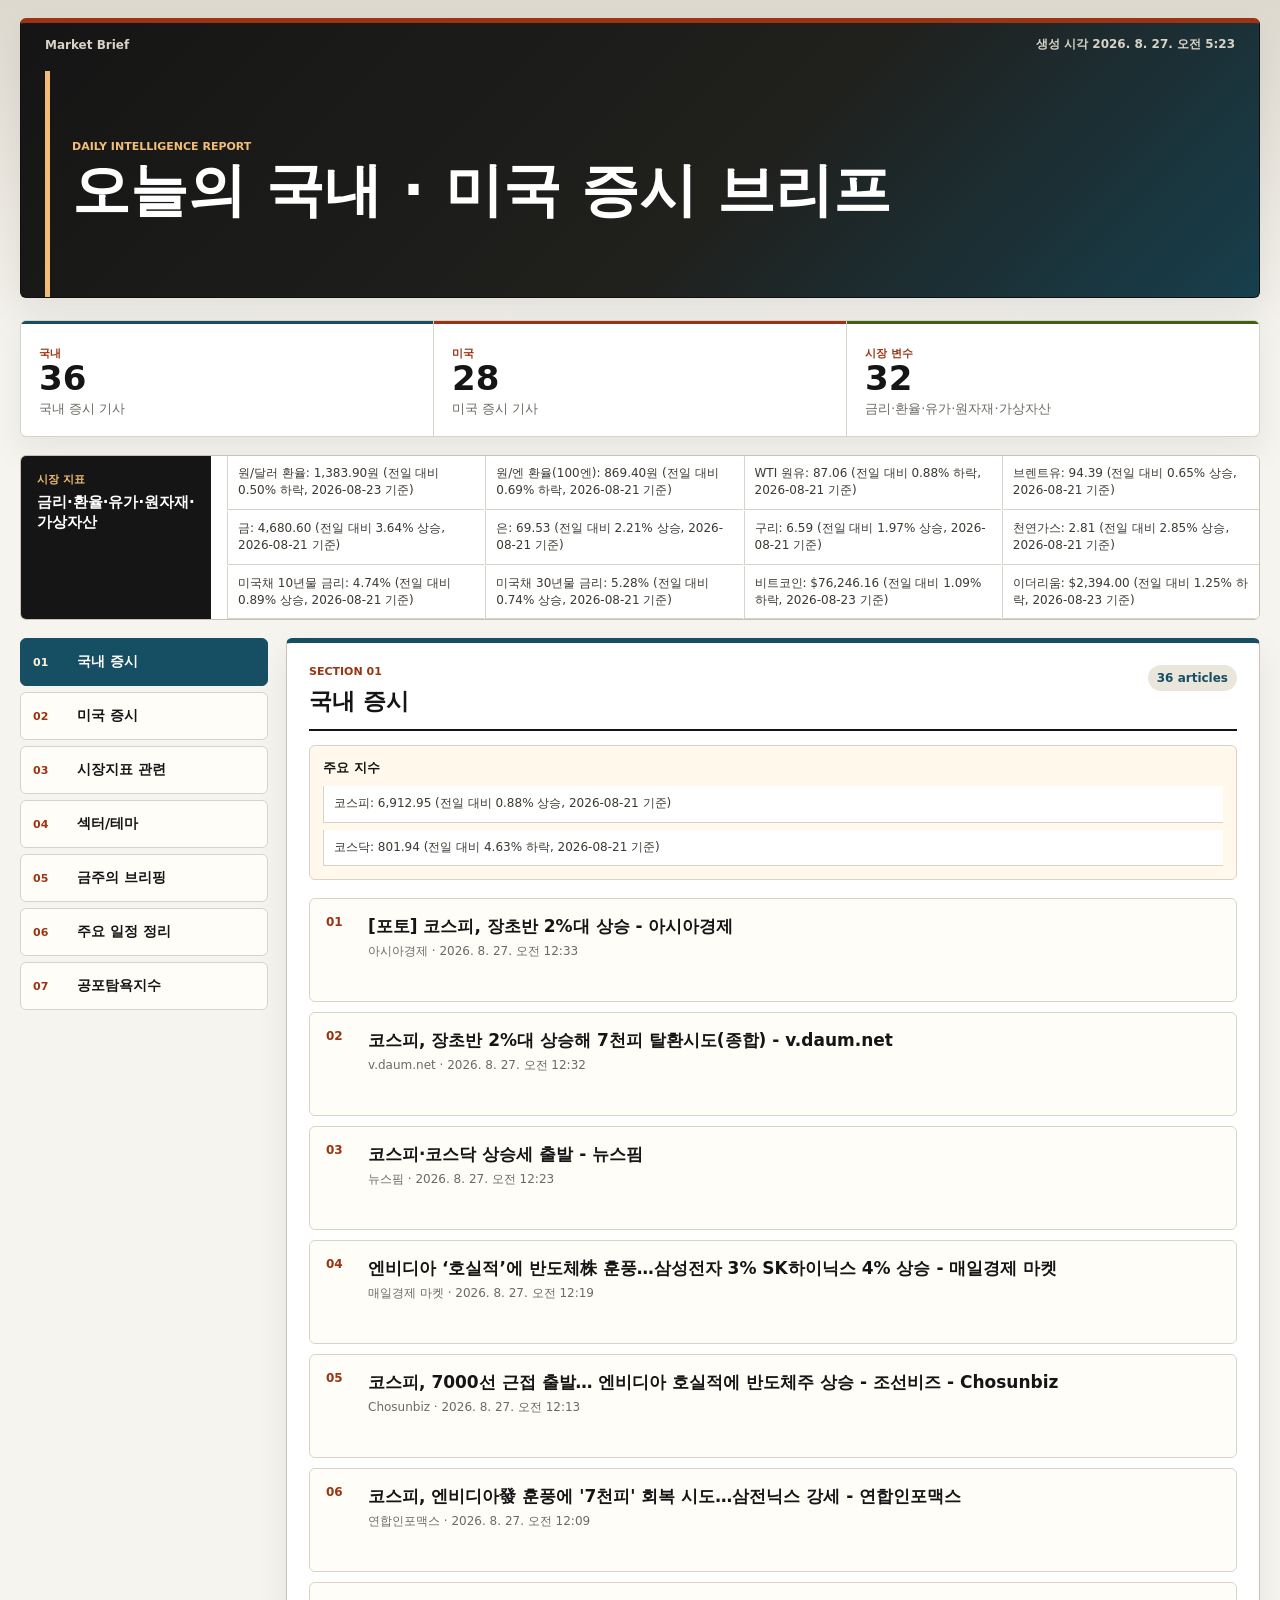
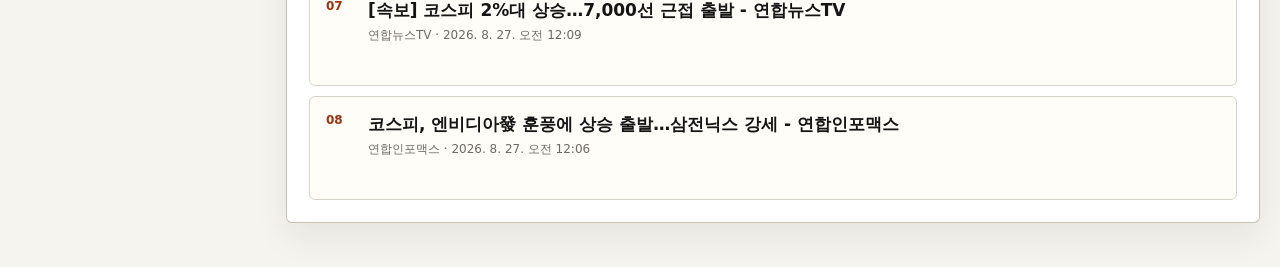
==== commit 31703cbe: "Show weekly stock flow table" ====
--- a/serving/index.html
+++ b/serving/index.html
@@ -5,7 +5,7 @@
     <meta name="viewport" content="width=device-width, initial-scale=1" />
     <title>데일리 증시 브리프</title>
     <meta name="description" content="국내 증시와 미국 증시를 매일 요약하는 브리핑 리더." />
-    <link rel="stylesheet" href="./styles.css?v=20260824-research-desk-dark" />
+    <link rel="stylesheet" href="./styles.css?v=20260827-stock-flow-table" />
   </head>
   <body>
     <main class="brief-shell">
@@ -97,6 +97,6 @@
 
     </main>
     <script src="./briefing-data.js?v=20260823-schedule-calendar-layout"></script>
-    <script src="./app.js?v=20260827-fear-greed-dashboard"></script>
+    <script src="./app.js?v=20260827-stock-flow-table"></script>
   </body>
 </html>
--- a/serving/styles.css
+++ b/serving/styles.css
@@ -442,6 +442,61 @@
   color: var(--accent);
 }
 
+.stock-flow-table-wrap {
+  overflow-x: auto;
+  margin-top: 12px;
+  border: 1px solid var(--line);
+  border-radius: 6px;
+  background: #fffdf8;
+}
+
+.stock-flow-table {
+  width: 100%;
+  min-width: 620px;
+  border-collapse: collapse;
+  font-size: 13px;
+}
+
+.stock-flow-table th,
+.stock-flow-table td {
+  padding: 11px 12px;
+  border-bottom: 1px solid var(--line);
+  text-align: left;
+  vertical-align: middle;
+}
+
+.stock-flow-table th {
+  background: #f2eee5;
+  color: var(--muted);
+  font-size: 11px;
+  font-weight: 900;
+}
+
+.stock-flow-table tr:last-child td {
+  border-bottom: 0;
+}
+
+.stock-flow-table a {
+  color: var(--ink);
+  font-size: 13px;
+  font-weight: 900;
+}
+
+.stock-flow-table .up {
+  color: #176f75;
+  font-weight: 900;
+}
+
+.stock-flow-table .down {
+  color: #b64b44;
+  font-weight: 900;
+}
+
+.stock-flow-table .flat {
+  color: var(--muted);
+  font-weight: 900;
+}
+
 .feargreed-shell-item {
   min-height: auto;
   padding: 0;
@@ -462,11 +517,10 @@
 
 .feargreed-card {
   display: grid;
-  gap: 14px;
-  min-height: 220px;
-  padding: 18px;
-  border: 1px solid var(--line);
-  border-top: 5px solid #857b6e;
+  gap: 12px;
+  min-height: 300px;
+  padding: 18px 18px 16px;
+  border: 1px solid var(--line);
   border-radius: 7px;
   background: #fffdf8;
 }
@@ -489,35 +543,105 @@
 }
 
 .feargreed-gauge {
+  display: grid;
+  justify-items: center;
+  gap: 8px;
+  padding-top: 6px;
+}
+
+.feargreed-arc {
+  position: relative;
+  width: min(100%, 260px);
+  aspect-ratio: 2 / 1;
+  overflow: hidden;
+}
+
+.feargreed-arc::before {
+  content: "";
+  position: absolute;
+  inset: 0;
+  border-radius: 999px 999px 0 0;
+  background:
+    conic-gradient(
+      from 270deg at 50% 100%,
+      #a92b24 0deg 36deg,
+      #d84e48 36deg 72deg,
+      #efc84a 72deg 108deg,
+      #68bd67 108deg 144deg,
+      #3f7f5f 144deg 180deg,
+      transparent 180deg 360deg
+    );
+}
+
+.feargreed-arc::after {
+  content: "";
+  position: absolute;
+  left: 12%;
+  right: 12%;
+  bottom: 0;
+  height: 76%;
+  border-radius: 999px 999px 0 0;
+  background: #fffdf8;
+}
+
+.feargreed-needle {
+  position: absolute;
+  left: 50%;
+  bottom: 0;
+  z-index: 2;
+  width: 8px;
+  height: 76%;
+  border-radius: 999px;
+  background: #111;
+  transform-origin: 50% 100%;
+  box-shadow: 0 0 0 1px rgba(0, 0, 0, 0.05);
+}
+
+.feargreed-hub {
+  position: absolute;
+  left: 50%;
+  bottom: 0;
+  z-index: 3;
+  width: 34px;
+  height: 34px;
+  border: 10px solid #111;
+  border-radius: 50%;
+  background: #fffdf8;
+  transform: translate(-50%, 50%);
+}
+
+.feargreed-scale {
   display: flex;
-  align-items: baseline;
-  gap: 10px;
+  justify-content: space-between;
+  width: min(100%, 260px);
+  color: #776e64;
+  font-size: 18px;
+  font-weight: 900;
 }
 
 .feargreed-gauge b {
   color: var(--ink);
-  font-size: 48px;
-  line-height: 0.95;
-}
-
-.feargreed-gauge span {
-  color: var(--muted);
-  font-size: 14px;
-  font-weight: 900;
-}
-
-.feargreed-bar {
-  overflow: hidden;
-  height: 10px;
-  border-radius: 999px;
-  background: #ece7dd;
-}
-
-.feargreed-bar i {
-  display: block;
-  height: 100%;
-  border-radius: inherit;
-  background: #857b6e;
+  font-size: 40px;
+  line-height: 1;
+}
+
+.feargreed-current {
+  color: var(--ink);
+  font-size: 18px;
+  line-height: 1;
+  margin-top: -2px;
+  font-weight: 900;
+}
+
+.feargreed-gauge .feargreed-scale span {
+  color: #776e64;
+  font-size: 18px;
+}
+
+.feargreed-sentiment {
+  color: var(--muted);
+  font-size: 13px;
+  font-weight: 900;
 }
 
 .feargreed-change,
@@ -537,33 +661,33 @@
 }
 
 .feargreed-card.fear-extreme,
-.feargreed-card.fear-extreme .feargreed-bar i {
+.feargreed-card.fear-extreme .feargreed-sentiment {
   border-top-color: #b64b44;
-  background-color: #b64b44;
+  color: #b64b44;
 }
 
 .feargreed-card.fear,
-.feargreed-card.fear .feargreed-bar i {
+.feargreed-card.fear .feargreed-sentiment {
   border-top-color: #d48638;
-  background-color: #d48638;
+  color: #d48638;
 }
 
 .feargreed-card.neutral,
-.feargreed-card.neutral .feargreed-bar i {
+.feargreed-card.neutral .feargreed-sentiment {
   border-top-color: #8c8f58;
-  background-color: #8c8f58;
+  color: #8c8f58;
 }
 
 .feargreed-card.greed,
-.feargreed-card.greed .feargreed-bar i {
+.feargreed-card.greed .feargreed-sentiment {
   border-top-color: #408b66;
-  background-color: #408b66;
+  color: #408b66;
 }
 
 .feargreed-card.greed-extreme,
-.feargreed-card.greed-extreme .feargreed-bar i {
+.feargreed-card.greed-extreme .feargreed-sentiment {
   border-top-color: #176f75;
-  background-color: #176f75;
+  color: #176f75;
 }
 
 .feargreed-card.fear-extreme,
@@ -571,6 +695,7 @@
 .feargreed-card.neutral,
 .feargreed-card.greed,
 .feargreed-card.greed-extreme {
+  border-top-width: 5px;
   background: #fffdf8;
 }
 
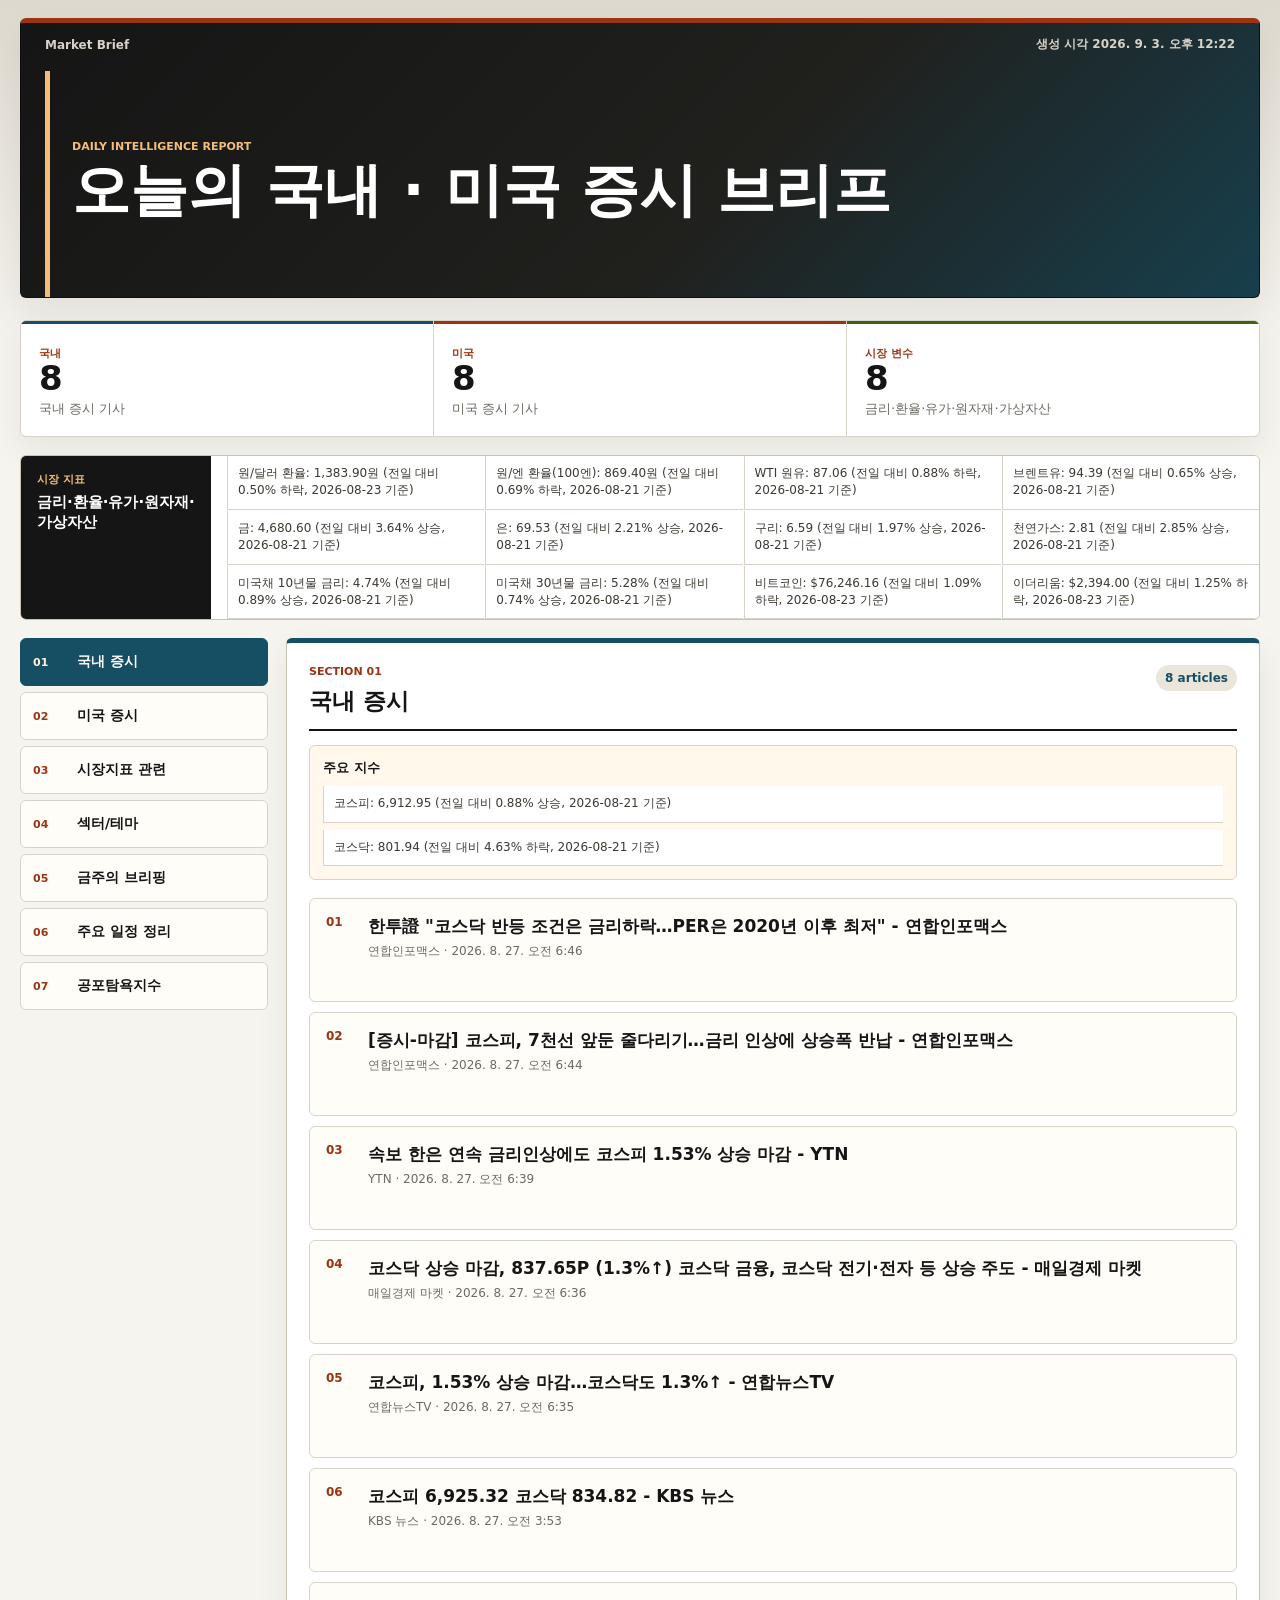
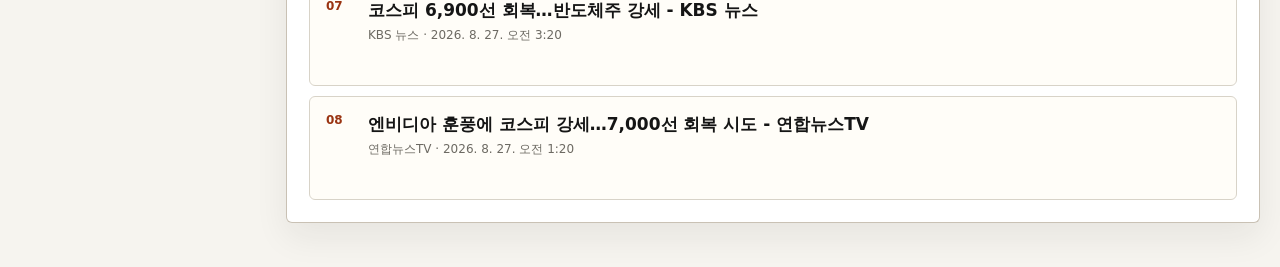
==== commit d3b73bec: "Align visible article counts" ====
--- a/serving/index.html
+++ b/serving/index.html
@@ -96,7 +96,7 @@
       </section>
 
     </main>
-    <script src="./briefing-data.js?v=20260823-schedule-calendar-layout"></script>
-    <script src="./app.js?v=20260827-stock-flow-table"></script>
+    <script src="./briefing-data.js?v=20260903-visible-counts"></script>
+    <script src="./app.js?v=20260903-visible-counts"></script>
   </body>
 </html>
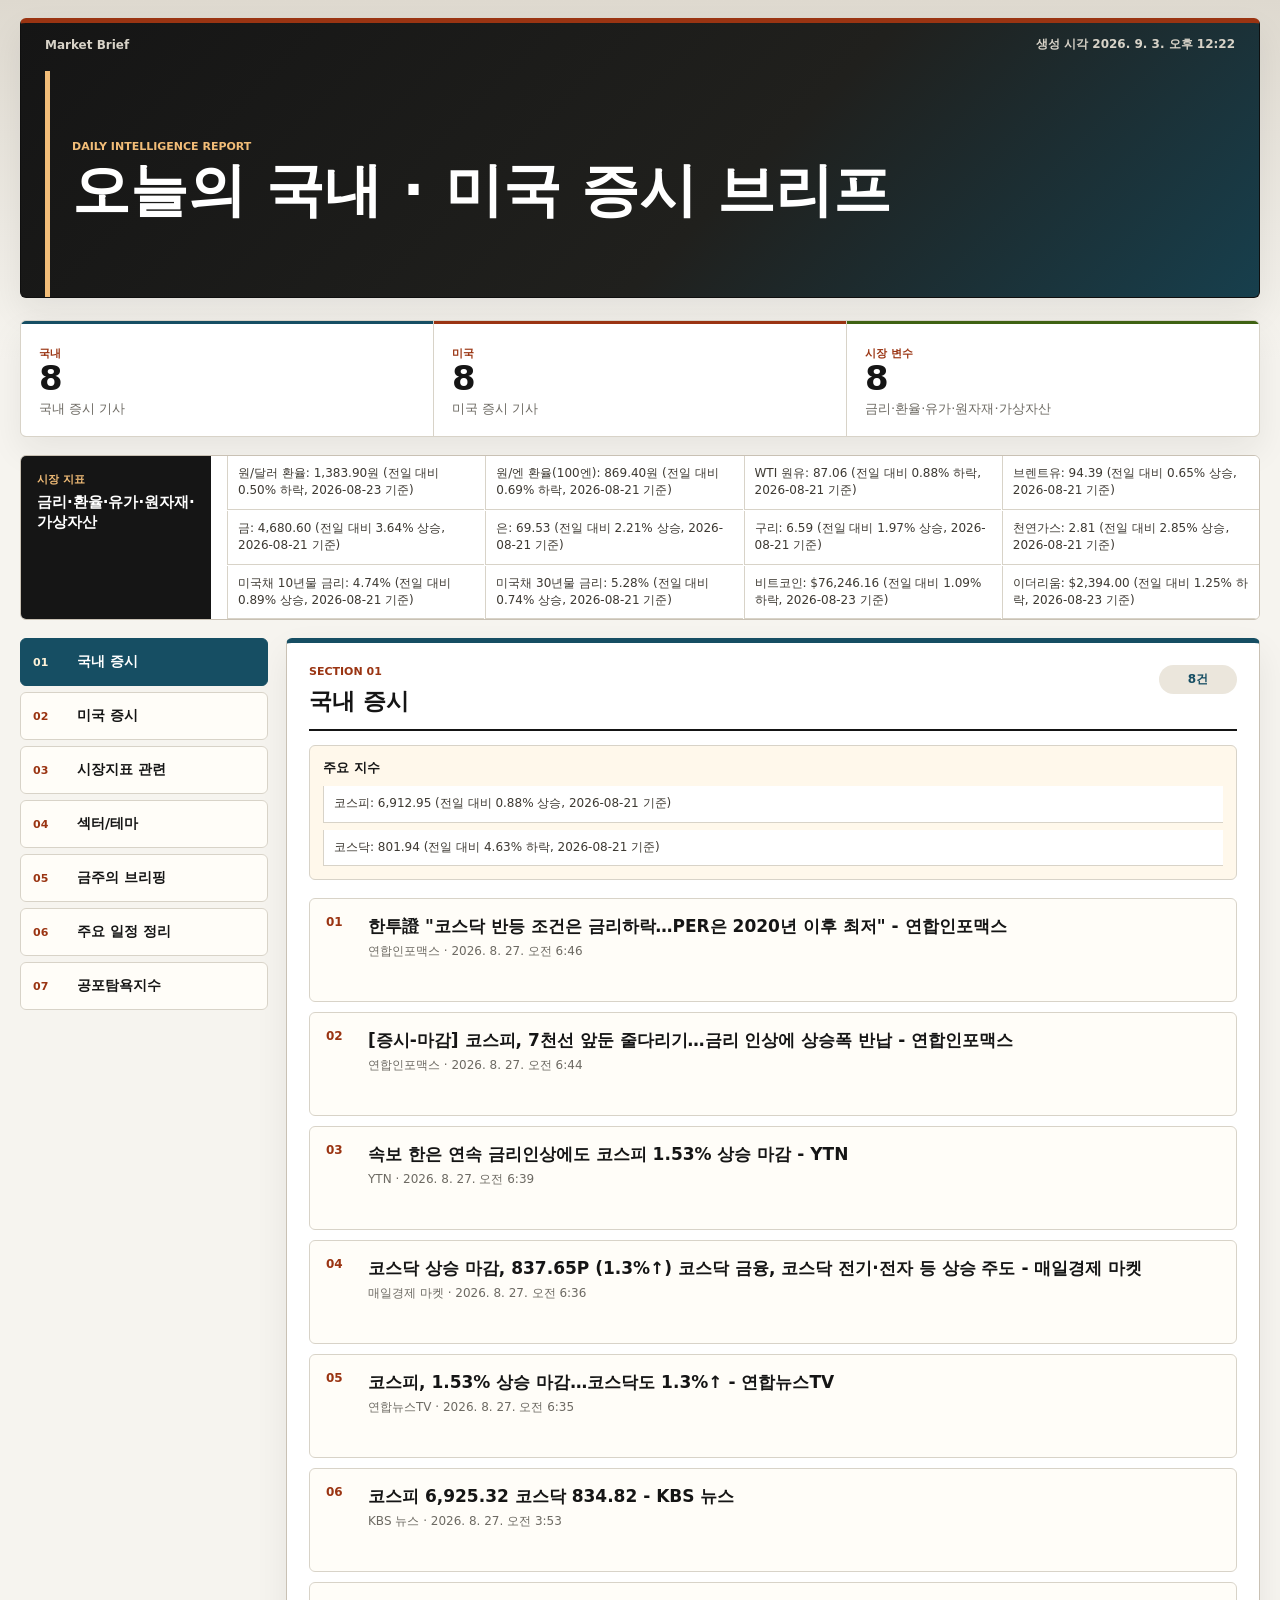
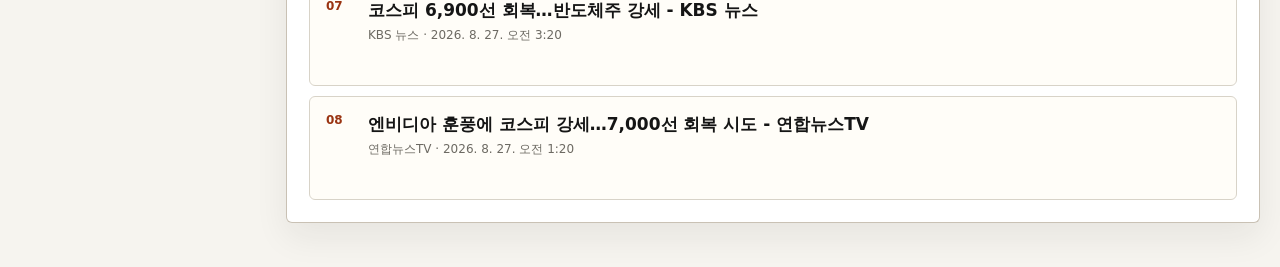
==== commit 801d4ce9: "Make visible counts robust" ====
--- a/serving/index.html
+++ b/serving/index.html
@@ -96,7 +96,7 @@
       </section>
 
     </main>
-    <script src="./briefing-data.js?v=20260903-visible-counts"></script>
-    <script src="./app.js?v=20260903-visible-counts"></script>
+    <script src="./briefing-data.js?v=20260903-count-fallback"></script>
+    <script src="./app.js?v=20260903-count-fallback"></script>
   </body>
 </html>
